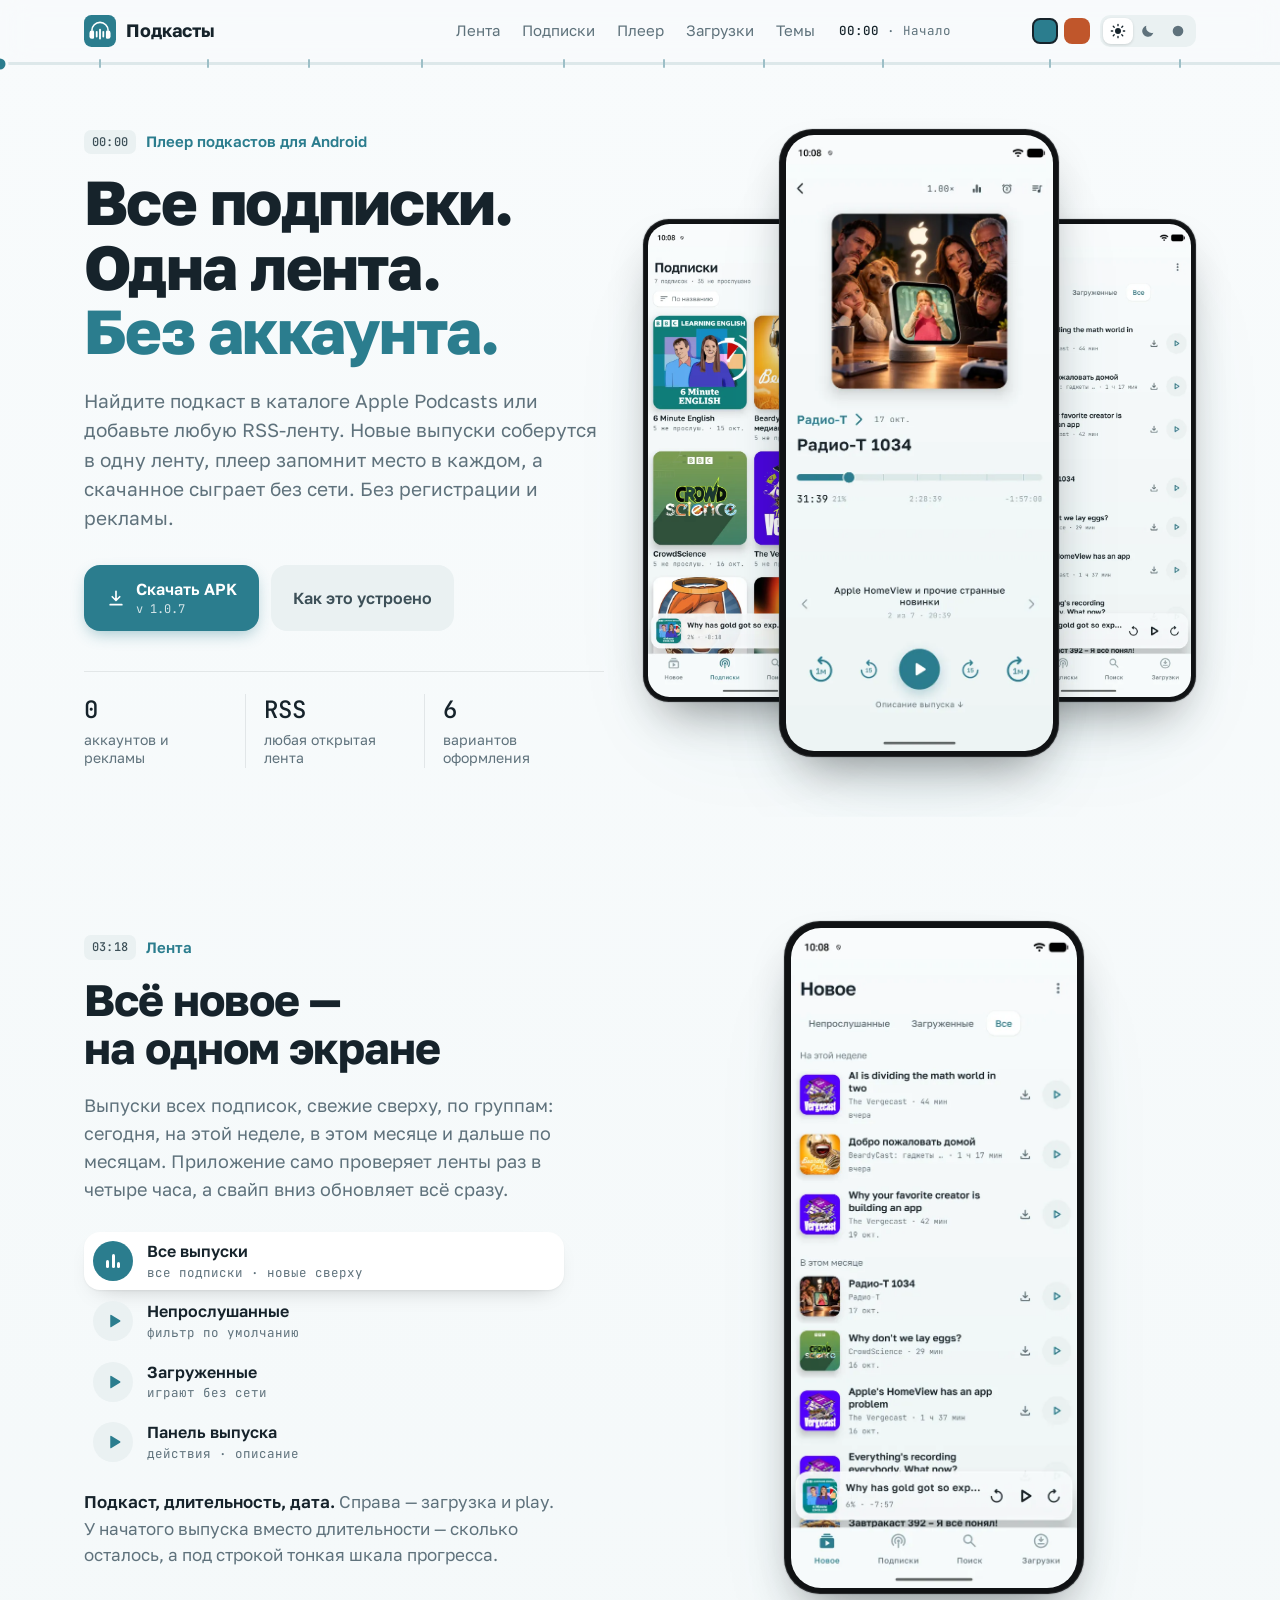
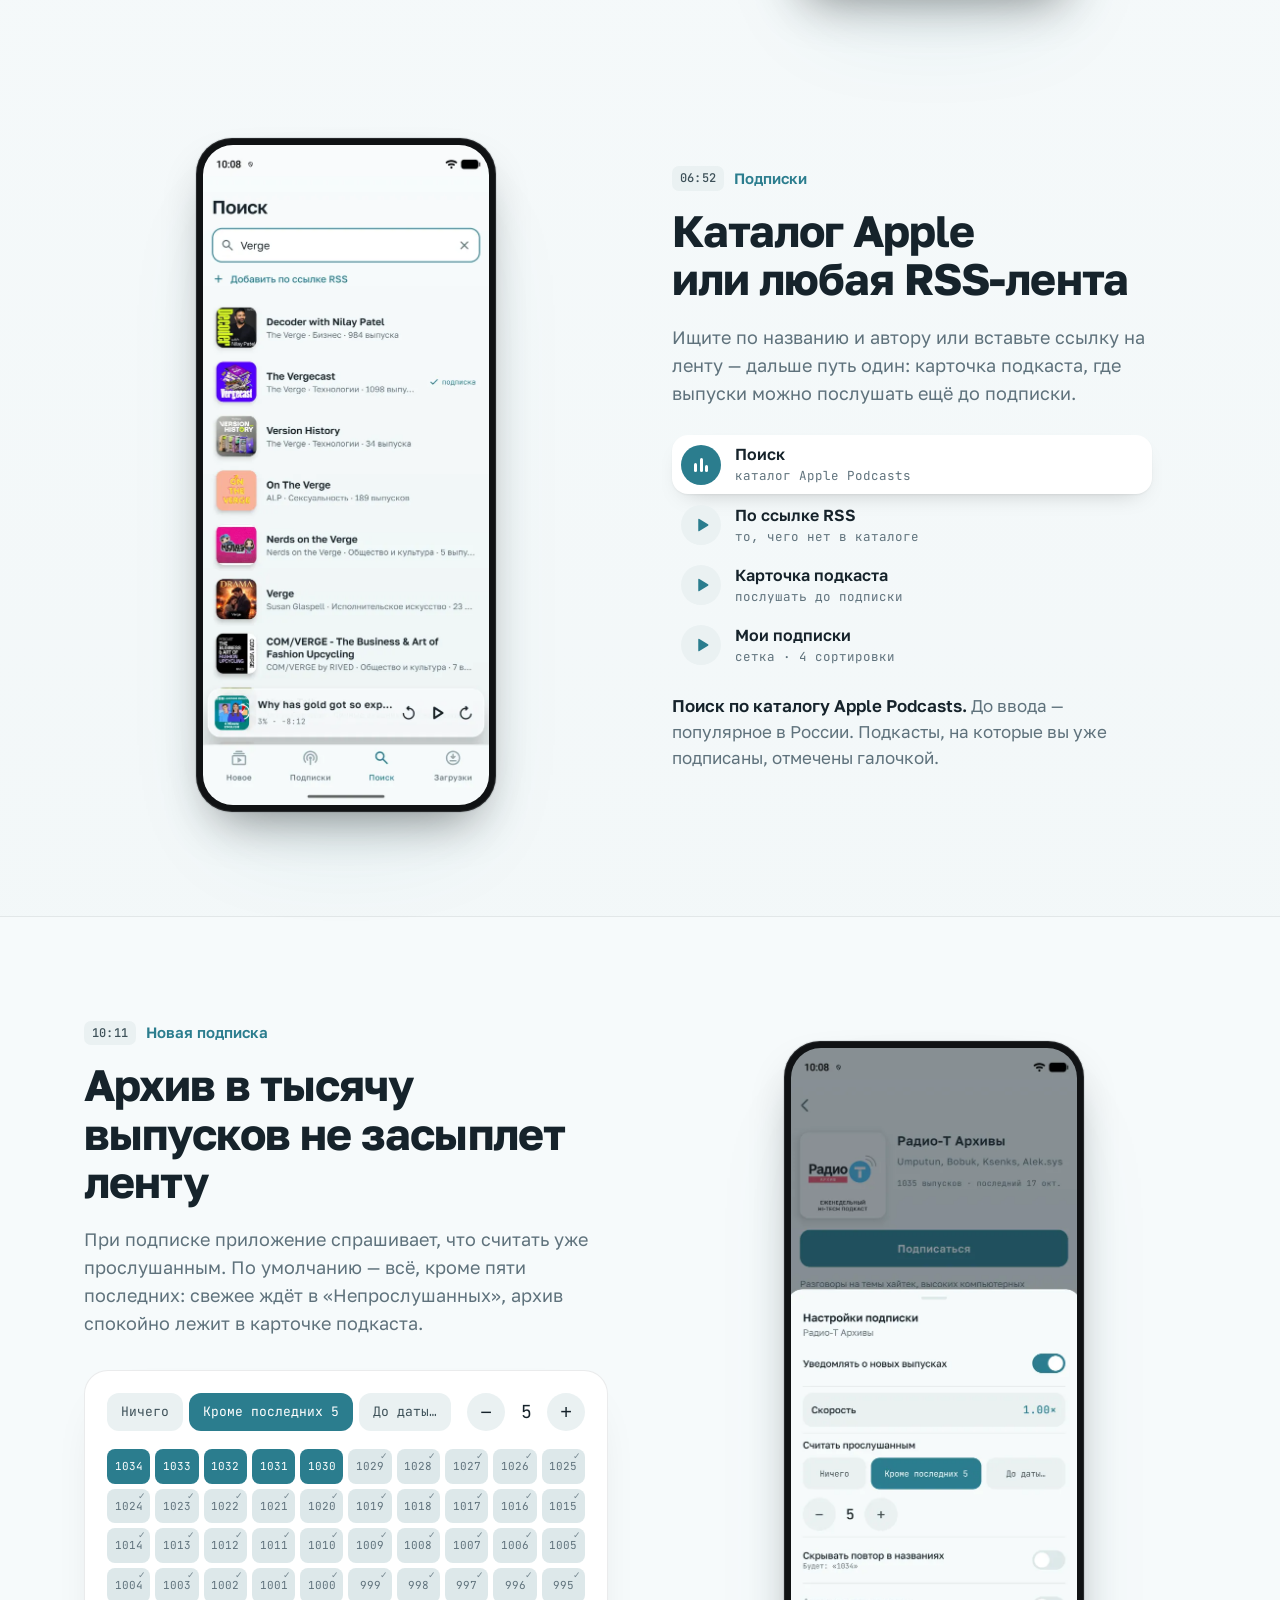
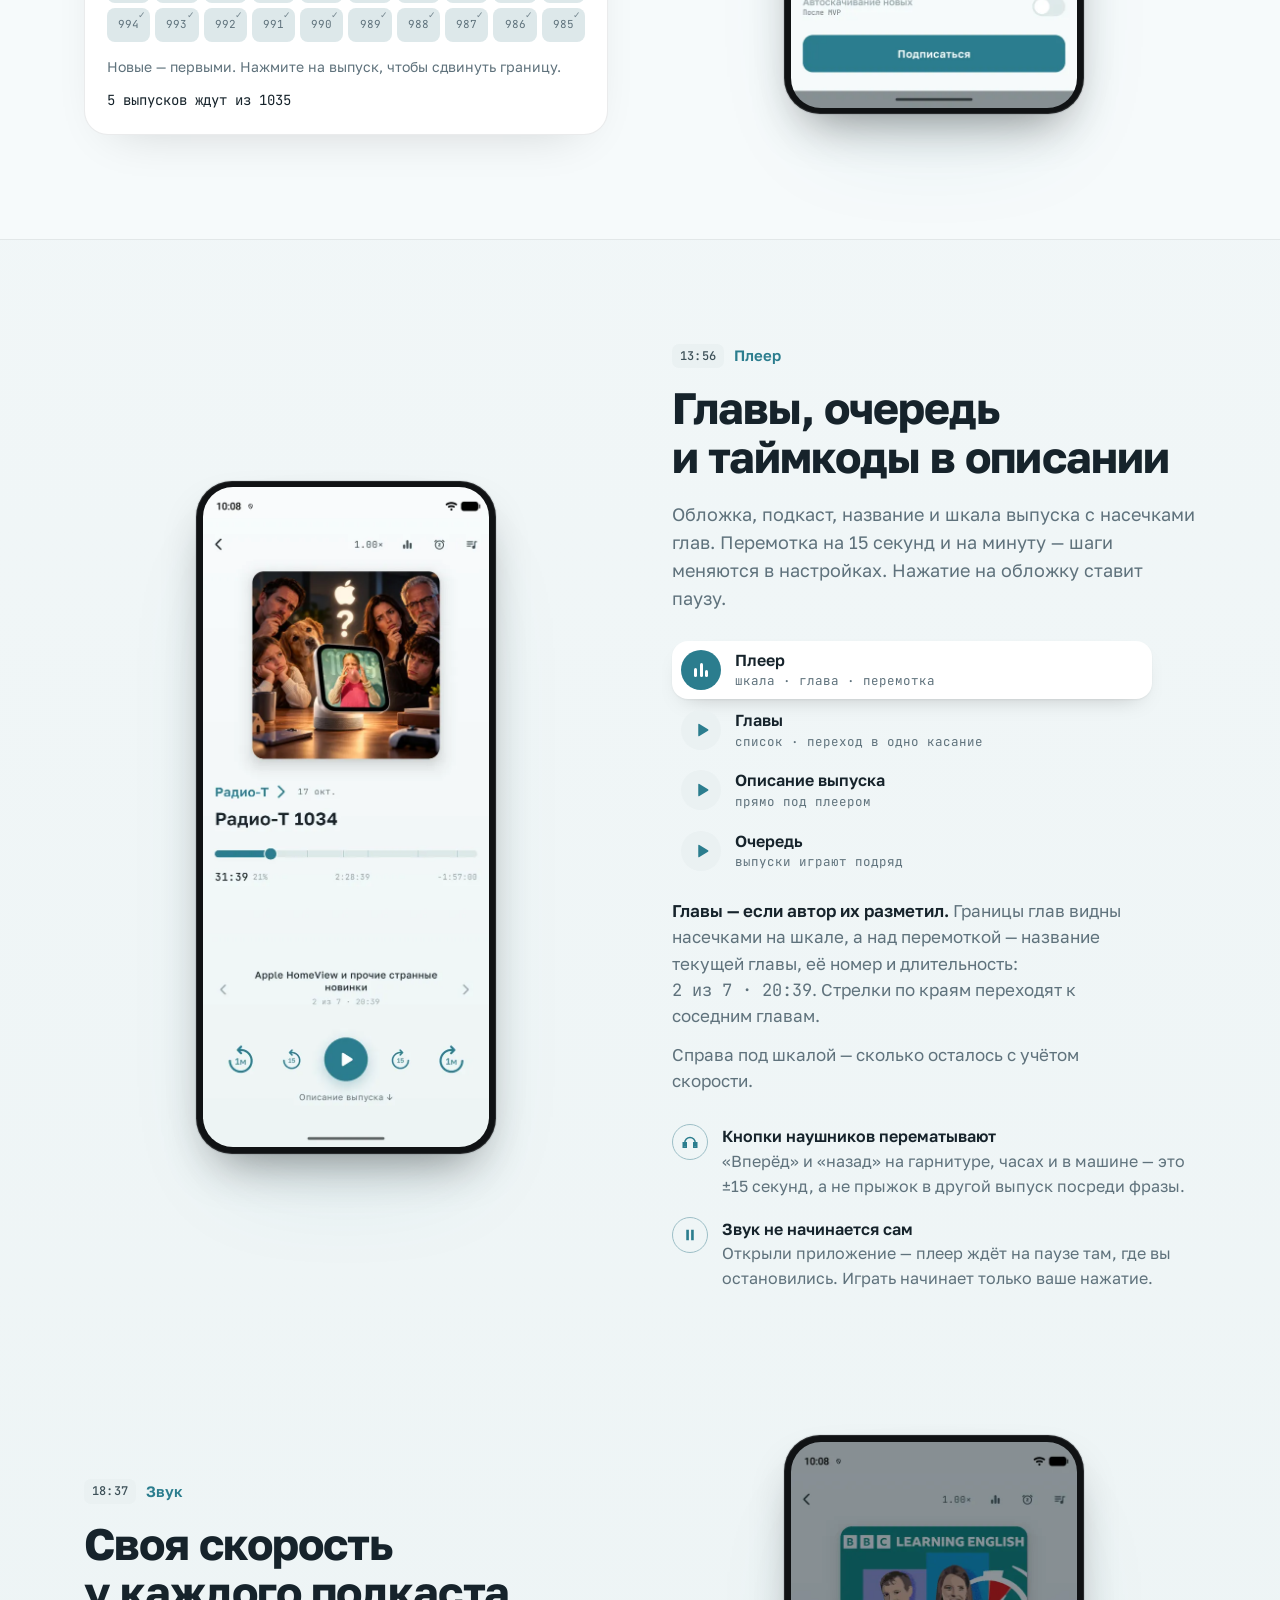
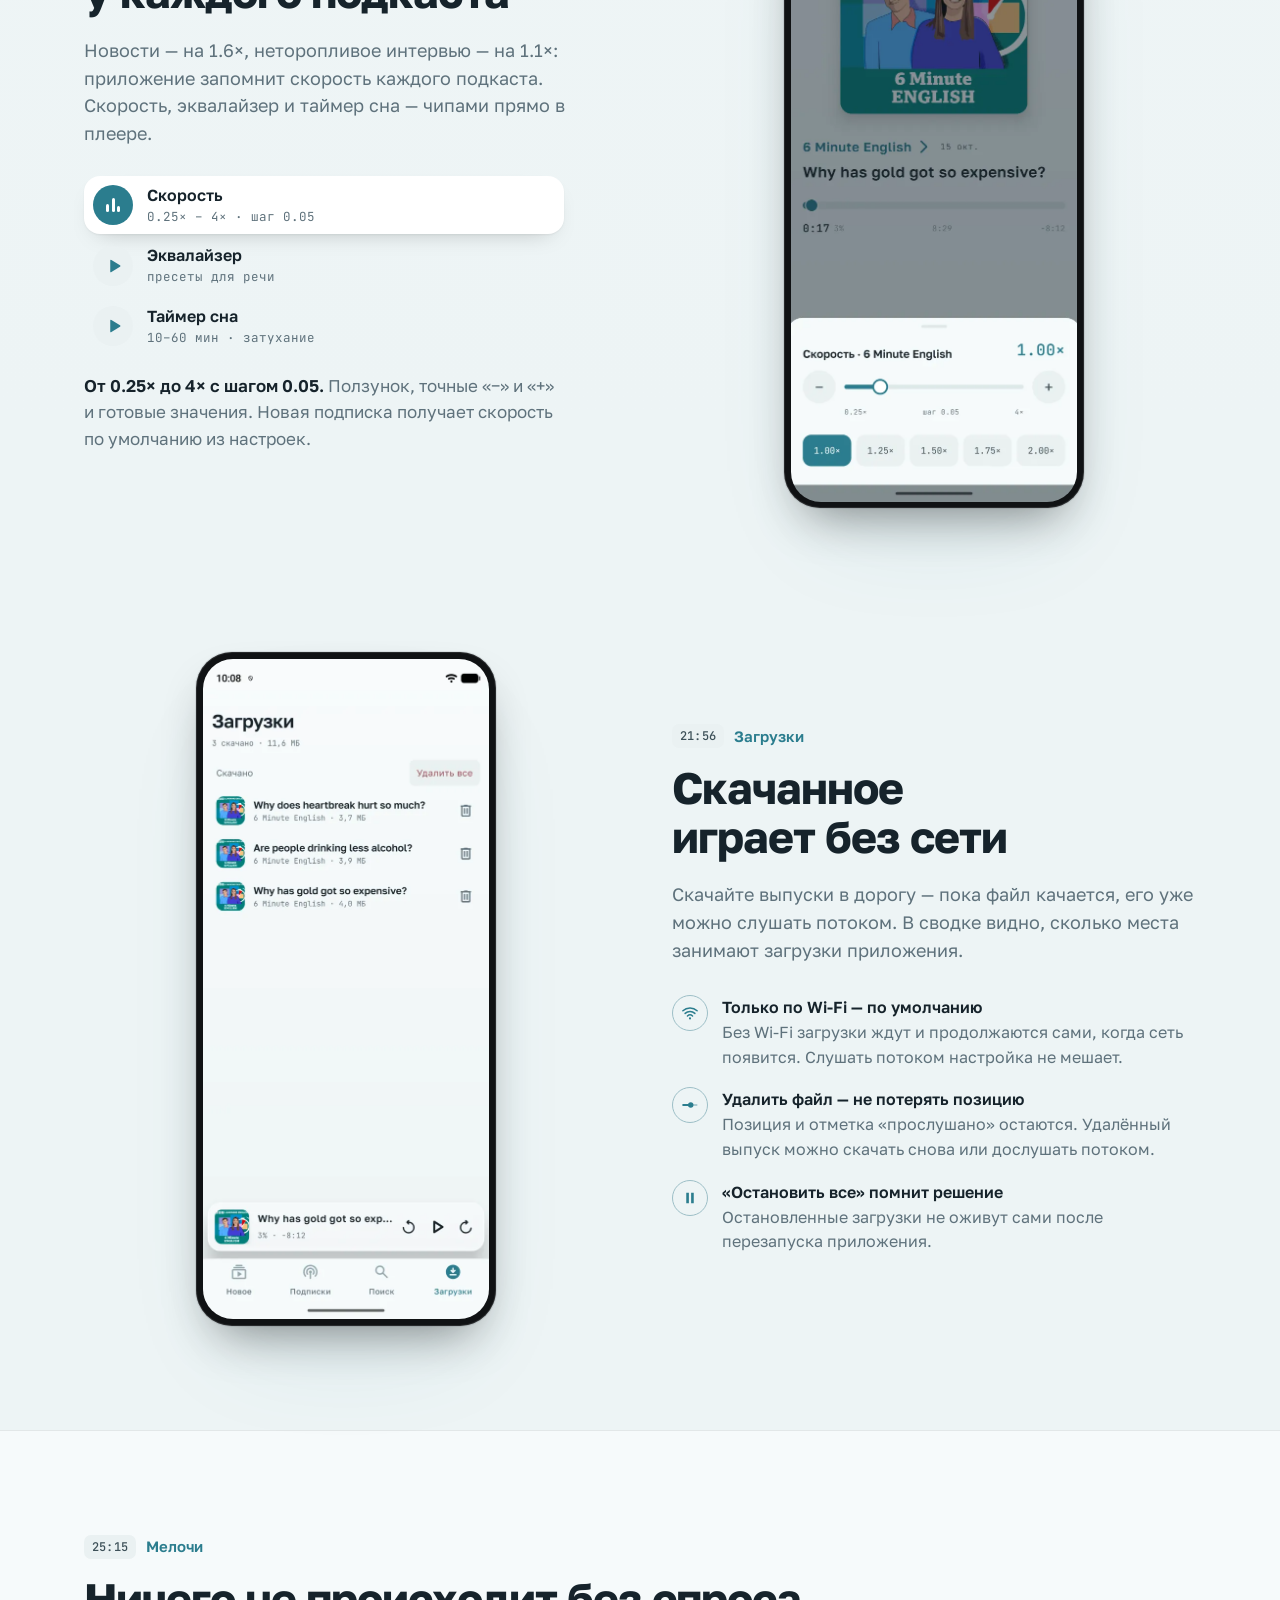
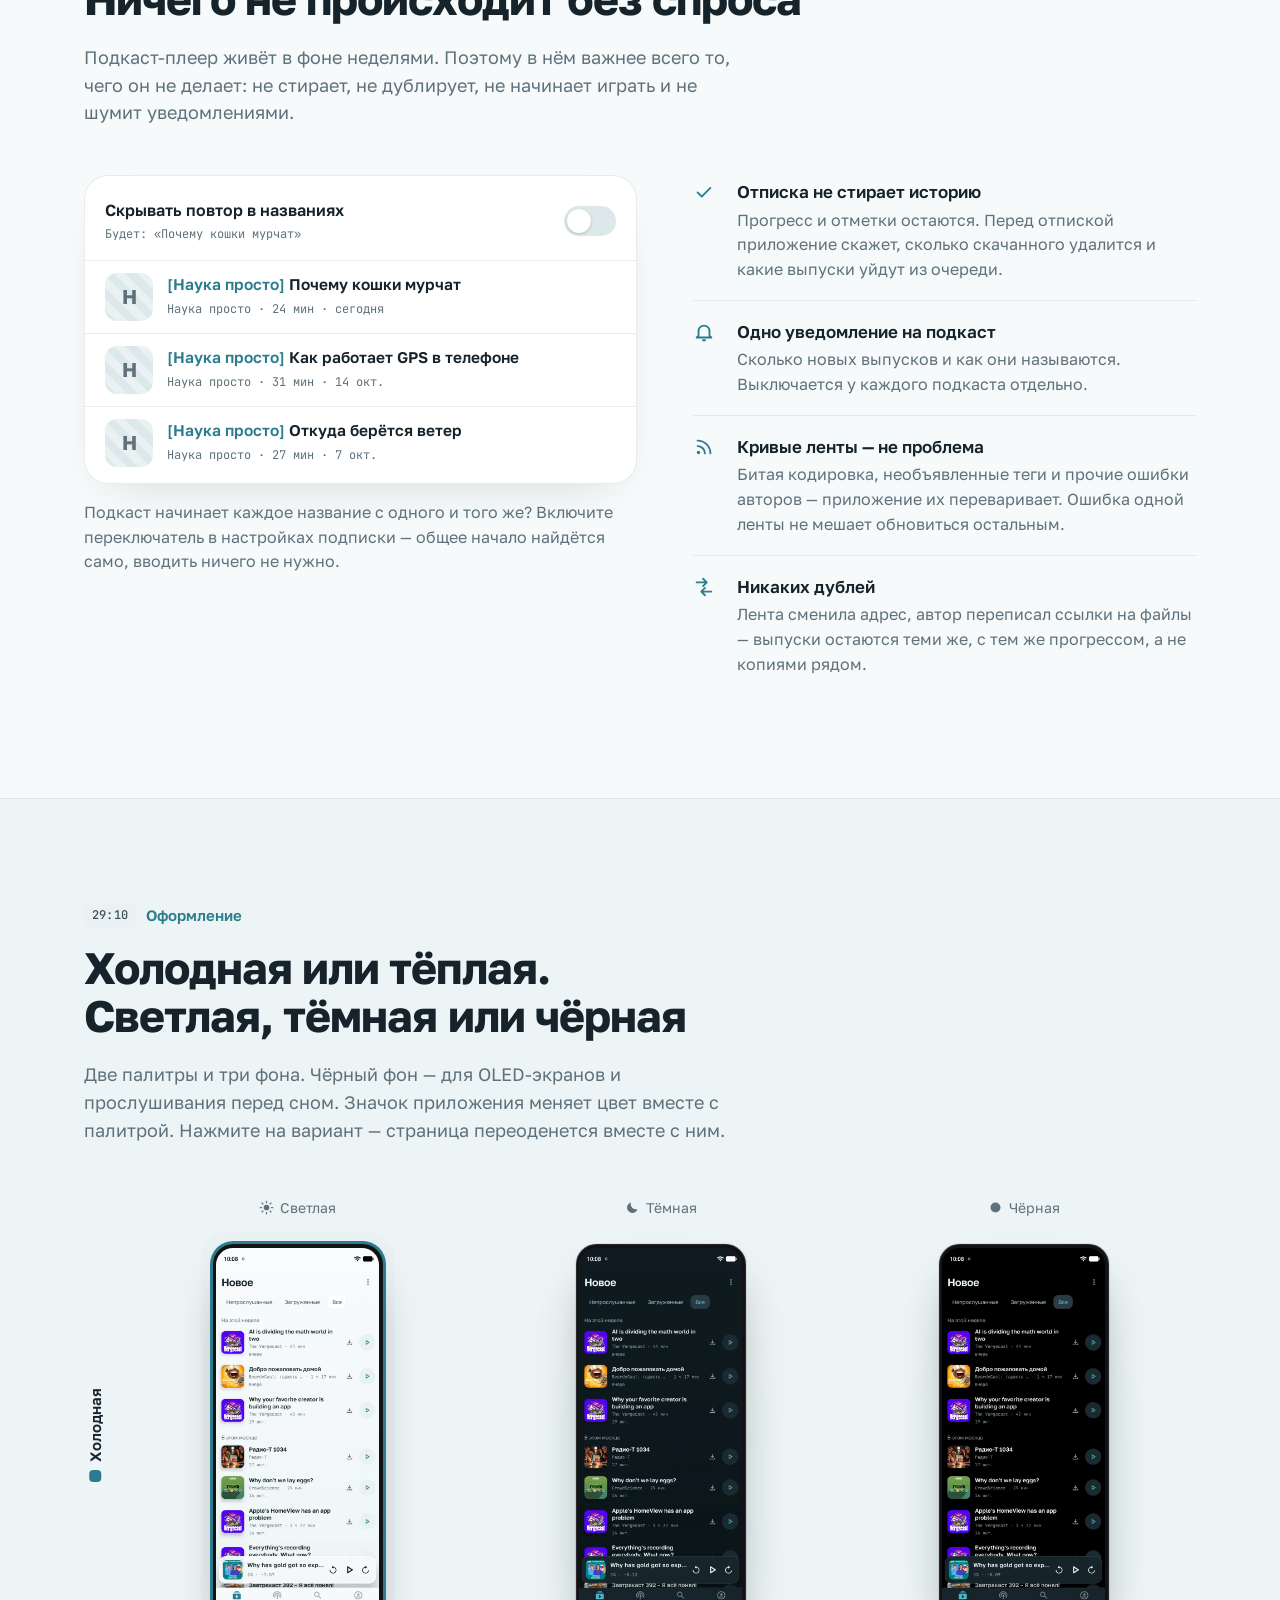
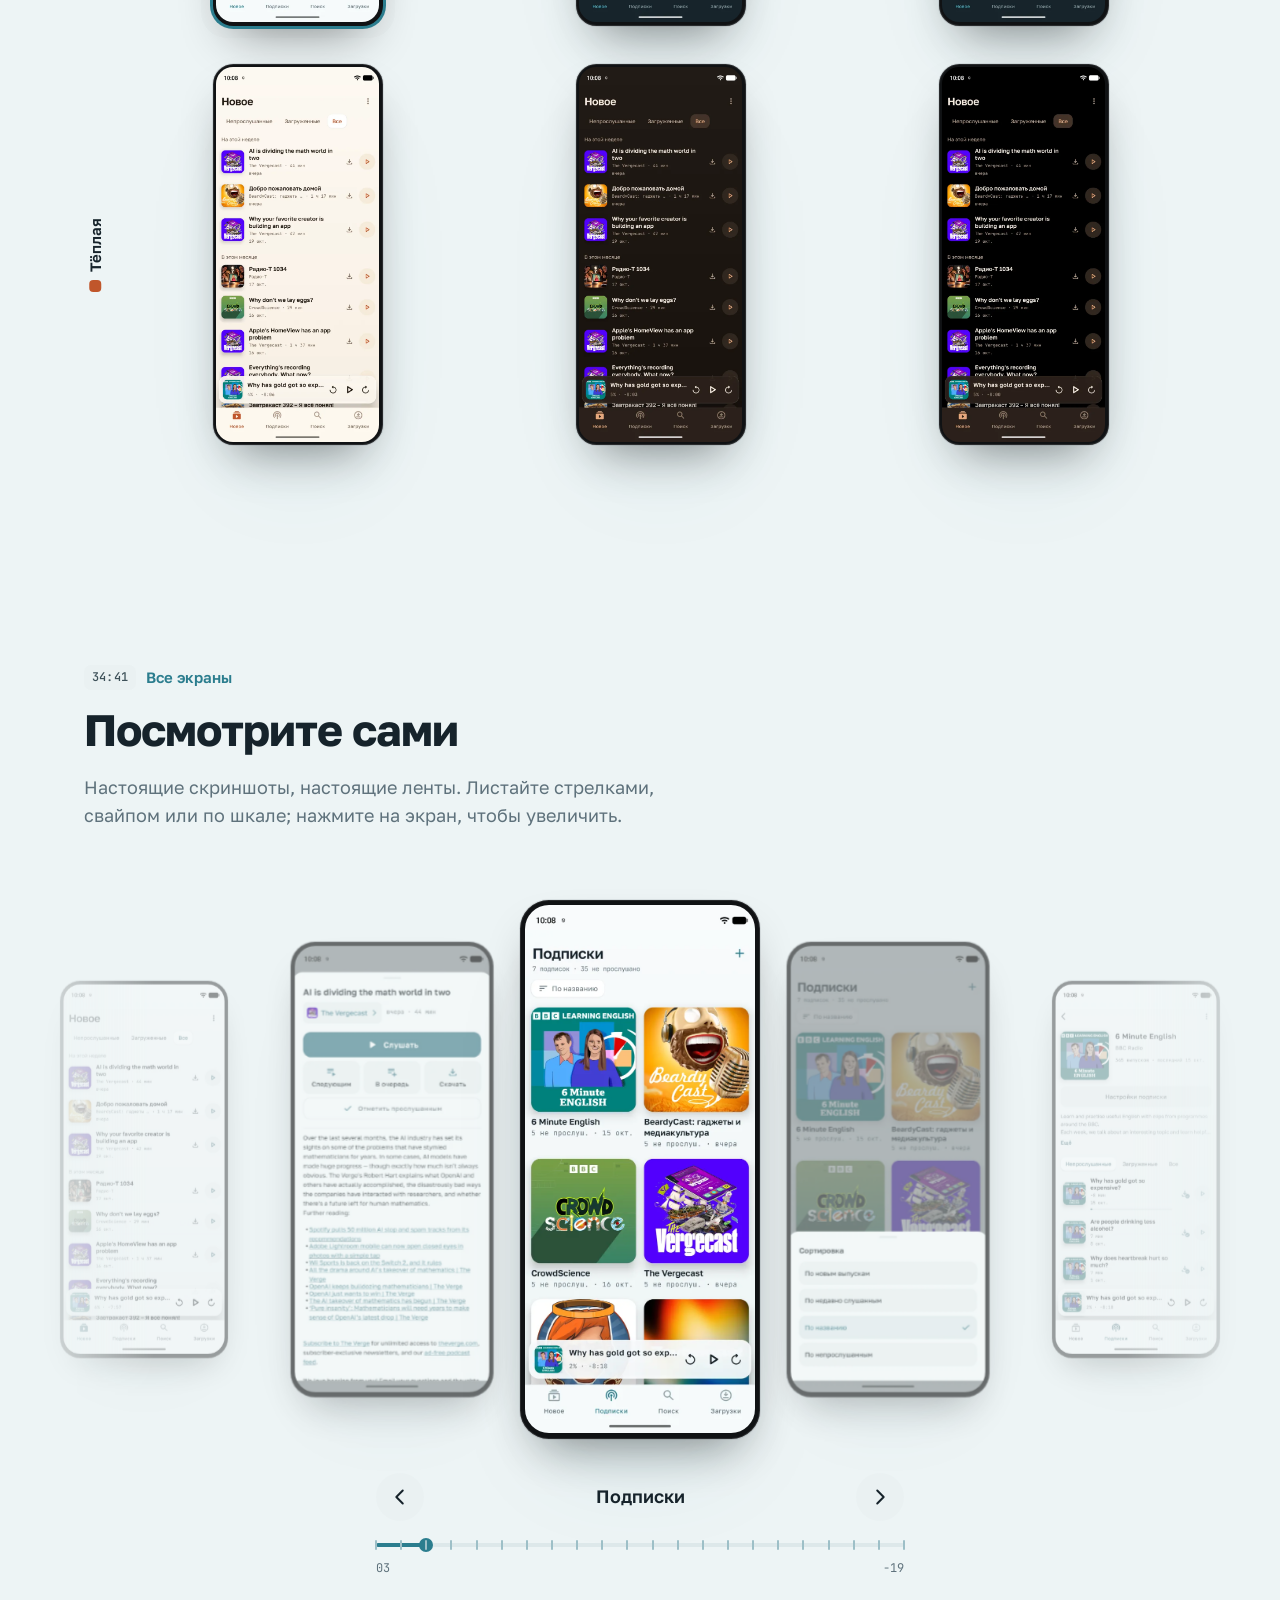
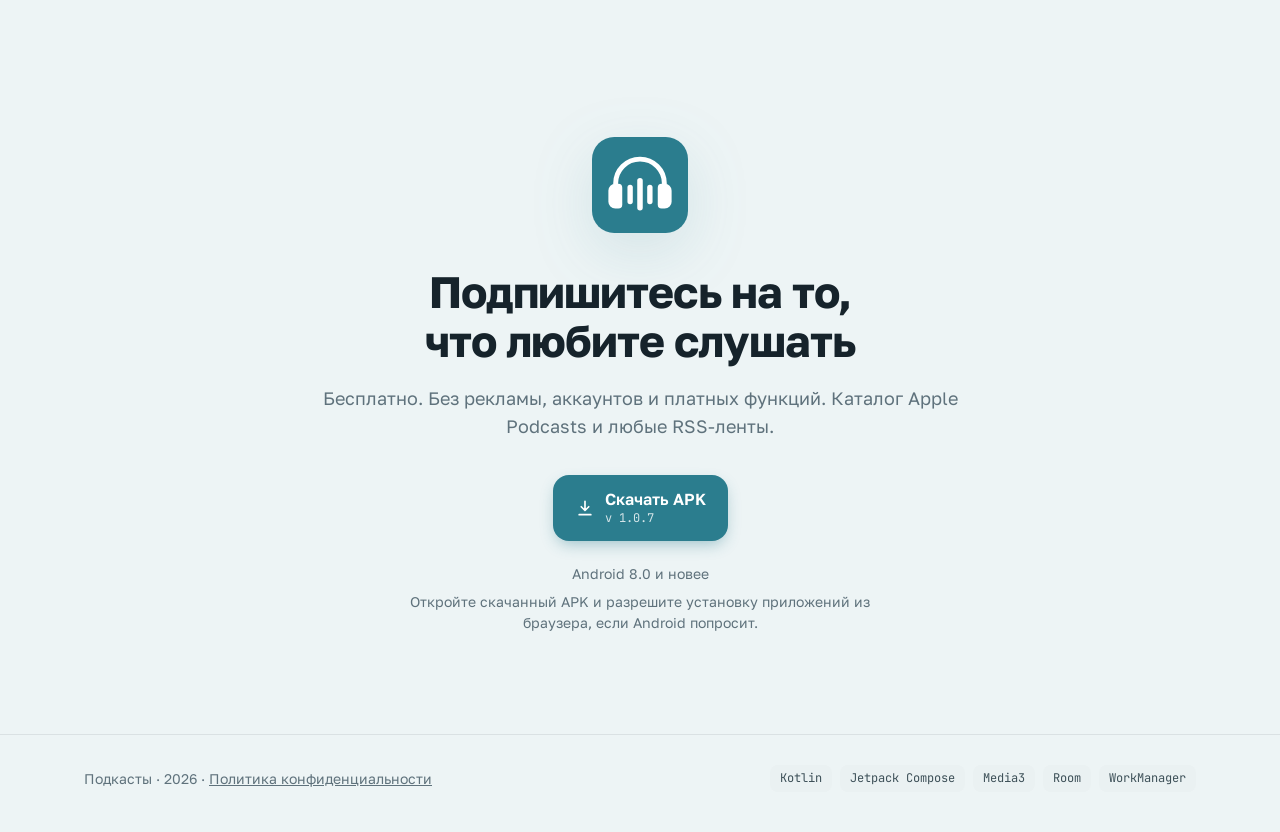
==== index.html @ e5d6a7ec "Сайт приложения «Подкасты»: лендинг и политика конфиденциальности Co-Authored-By: Claude Opus 5.5 <n" ====
<!doctype html>
<html lang="ru" data-palette="cool" data-bg="light">
<head>
<meta charset="utf-8">
<meta name="viewport" content="width=device-width, initial-scale=1">
<title>Подкасты — плеер подкастов для Android</title>
<meta name="description" content="Плеер подкастов для Android: каталог Apple Podcasts и любые RSS-ленты, одна лента новых выпусков, скачивание, очередь и своя скорость у каждого подкаста. Без аккаунта и рекламы.">
<link rel="icon" href="data:image/svg+xml,%3Csvg xmlns='http://www.w3.org/2000/svg' viewBox='0 0 1254 1254'%3E%3Crect width='1254' height='1254' rx='290' fill='%232B7D8E'/%3E%3Cg fill='%23fff'%3E%3Cpath d='M304,612 L345,612 A50,50 0 0,1 395,662 L395,885 A50,50 0 0,1 345,935 L304,935 A90,90 0 0,1 214,845 L214,702 A90,90 0 0,1 304,612 Z'/%3E%3Cpath d='M950,612 L909,612 A50,50 0 0,0 859,662 L859,885 A50,50 0 0,0 909,935 L950,935 A90,90 0 0,0 1040,845 L1040,702 A90,90 0 0,0 950,612 Z'/%3E%3Cpath d='M463,660 A35,35 0 0,1 533,660 L533,842 A35,35 0 0,1 463,842 Z'/%3E%3Cpath d='M591,571 A36,36 0 0,1 663,571 L663,924 A36,36 0 0,1 591,924 Z'/%3E%3Cpath d='M721,660 A35,35 0 0,1 791,660 L791,842 A35,35 0 0,1 721,842 Z'/%3E%3C/g%3E%3Cpath fill='none' stroke='%23fff' stroke-width='64' d='M309,622 L309,607 A318,318 0 0,1 945,607 L945,622'/%3E%3C/svg%3E">
<style>
@font-face { font-family: "Golos Text"; src: url("fonts/GolosText-VariableFont_wght.ttf") format("truetype"); font-weight: 400 900; font-display: swap; }
@font-face { font-family: "JetBrains Mono"; src: url("fonts/JetBrainsMono-VariableFont_wght.ttf") format("truetype"); font-weight: 100 800; font-display: swap; }

/* Цвета — роли из Color.kt приложения (палитры всех тем). */
:root, [data-palette="cool"][data-bg="light"] {
  color-scheme: light;
  --accent: #2B7D8E; --accent-pressed: #24697A; --on-accent: #FFFFFF;
  --text-primary: #16232B; --text-secondary: #5F727C; --icon-muted: #93A7AE;
  --bg-top: #F8FBFC; --bg-bottom: #EDF4F5;
  --surface: #FFFFFF; --sheet: #F6FAFB; --quiet: #EAF1F2; --quiet-text: #3D5058;
  --groove: #DDE8EA; --divider: #16232B17; --rail: #9DBFC7; --done: #5F727C;
  --glow: #2B7D8E22;
}
[data-palette="cool"][data-bg="dark"], [data-palette="cool"][data-bg="black"] {
  color-scheme: dark;
  --accent: #4FB3C6; --accent-pressed: #3D97A9; --on-accent: #07141A;
  --text-primary: #E8F1F3; --text-secondary: #8EA3AB; --icon-muted: #74898F;
  --bg-top: #101B21; --bg-bottom: #0A1317;
  --surface: #2A3B43; --sheet: #17242B; --quiet: #1C2A31; --quiet-text: #B6C7CD;
  --groove: #22323A; --divider: #E8F1F317; --rail: #35707C; --done: #8EA3AB;
  --glow: #4FB3C61f;
}
[data-palette="warm"][data-bg="light"] {
  color-scheme: light;
  --accent: #C0562B; --accent-pressed: #A24521; --on-accent: #FFFFFF;
  --text-primary: #251A13; --text-secondary: #7D6857; --icon-muted: #A89180;
  --bg-top: #FDF9F2; --bg-bottom: #F7EEE2;
  --surface: #FFFFFF; --sheet: #FCF7EE; --quiet: #F6EBDA; --quiet-text: #4E3A2D;
  --groove: #ECDDCA; --divider: #482C1A17; --rail: #E8A97E; --done: #7D6857;
  --glow: #C0562B22;
}
[data-palette="warm"][data-bg="dark"], [data-palette="warm"][data-bg="black"] {
  color-scheme: dark;
  --accent: #E8A97E; --accent-pressed: #D58C60; --on-accent: #251A13;
  --text-primary: #F5EADE; --text-secondary: #B8A18E; --icon-muted: #96806E;
  --bg-top: #211A15; --bg-bottom: #17110D;
  --surface: #433329; --sheet: #2B211A; --quiet: #31261E; --quiet-text: #D8C3AD;
  --groove: #3A2D23; --divider: #F5EADE17; --rail: #986440; --done: #B8A18E;
  --glow: #E8A97E1f;
}
/* Цвета знака — по иконке приложения (ТЗ 14): не зависят от фона. */
[data-palette="cool"] { --logo-bg: #2B7D8E; --logo-fg: #FFFFFF; }
[data-palette="warm"] { --logo-bg: #C0562B; --logo-fg: #FDF9F2; }
/* Чёрный фон, как в приложении: меняется только фон, панели остаются тёмными.
   Селектор из двух атрибутов — иначе правило палитры выше перебивает его по специфичности. */
[data-palette][data-bg="black"] { --bg-top: #000000; --bg-bottom: #000000; --sheet: #0E0B09; --quiet: #1A1512; }
[data-palette="cool"][data-bg="black"] { --sheet: #0A1013; --quiet: #141E23; }

* { box-sizing: border-box; }
html { scroll-behavior: smooth; scroll-padding-top: 72px; }
body {
  margin: 0;
  font-family: "Golos Text", system-ui, sans-serif;
  color: var(--text-primary);
  background: var(--bg-bottom);
  background-image: linear-gradient(180deg, var(--bg-top), var(--bg-bottom) 50%);
  -webkit-font-smoothing: antialiased;
  line-height: 1.55;
  overflow-x: hidden;
}
img { display: block; max-width: 100%; }
a { color: var(--accent); }
.mono { font-family: "JetBrains Mono", ui-monospace, monospace; }
.wrap { max-width: 1160px; margin: 0 auto; padding: 0 24px; }
@media (max-width: 600px) { .wrap { padding: 0 16px; } }

/* ---------- Шапка со шкалой выпуска ---------- */
header.top {
  position: sticky; top: 0; z-index: 20;
  backdrop-filter: blur(14px) saturate(1.3);
  -webkit-backdrop-filter: blur(14px) saturate(1.3);
  background: color-mix(in srgb, var(--bg-top) 80%, transparent);
}
.top .wrap { display: flex; align-items: center; gap: 24px; height: 62px; }
.brand { display: flex; align-items: center; gap: 10px; font-weight: 700; font-size: 18px; text-decoration: none; color: var(--text-primary); }
.brand svg { width: 32px; height: 32px; }
nav.links { display: flex; gap: 22px; margin-left: auto; }
nav.links a { color: var(--text-secondary); text-decoration: none; font-size: 15px; }
nav.links a:hover, nav.links a.on { color: var(--text-primary); }
.clock { font-family: "JetBrains Mono", monospace; font-size: 12.5px; color: var(--text-secondary); white-space: nowrap; width: 13.5em; overflow: hidden; text-overflow: ellipsis; }
.clock b { color: var(--text-primary); font-weight: 500; }
@media (max-width: 1060px) { .clock { display: none; } }
@media (max-width: 860px) { nav.links { display: none; } }

/* Прокрутка страницы — как шкала выпуска: насечки — начала разделов */
.scrub { position: relative; height: 3px; background: var(--groove); }
.scrub .fill { position: absolute; inset: 0 auto 0 0; width: 0; background: var(--accent); }
.scrub .notch { position: absolute; top: -3px; width: 2px; height: 9px; border-radius: 1px; background: var(--rail); translate: -1px 0; }
.scrub .thumb { position: absolute; top: 50%; left: 0; width: 11px; height: 11px; border-radius: 50%; background: var(--accent); translate: -50% -50%; box-shadow: 0 0 0 3px var(--bg-top); }

.switcher { display: flex; gap: 6px; align-items: center; }
@media (max-width: 860px) { .switcher { margin-left: auto; } }
.swatch { width: 26px; height: 26px; border-radius: 8px; border: 2px solid transparent; cursor: pointer; padding: 0; outline-offset: 2px; }
.swatch[aria-pressed="true"] { border-color: var(--text-primary); }
.swatch.cool { background: #2B7D8E; }
.swatch.warm { background: #C0562B; }
.seg { display: inline-flex; background: var(--quiet); border-radius: 10px; padding: 3px; margin-left: 4px; }
.seg button { border: 0; background: transparent; color: var(--text-secondary); cursor: pointer; width: 30px; height: 26px; border-radius: 8px; display: grid; place-items: center; }
.seg button[aria-pressed="true"] { background: var(--surface); color: var(--text-primary); box-shadow: 0 1px 3px #0002; }
.seg svg { width: 16px; height: 16px; }

/* ---------- Кнопки ---------- */
.btn {
  display: inline-flex; align-items: center; gap: 10px; font: inherit; font-weight: 600; font-size: 16px;
  padding: 14px 22px; border-radius: 16px; text-decoration: none; cursor: pointer; border: 0;
  transition: transform .15s, background-color .2s;
}
.btn:active { transform: scale(.97); }
.btn.primary { background: var(--accent); color: var(--on-accent); box-shadow: 0 6px 16px -4px color-mix(in srgb, var(--accent) 45%, transparent); }
.btn.primary:hover { background: var(--accent-pressed); }
.btn.quiet { background: var(--quiet); color: var(--quiet-text); }
.btn svg { width: 20px; height: 20px; }
.btn .label { display: flex; flex-direction: column; gap: 2px; text-align: left; line-height: 1.3; }
.btn .version { font-size: 12px; font-weight: 400; opacity: .8; font-family: "JetBrains Mono", monospace; }

/* ---------- Телефон ---------- */
.phone {
  position: relative; margin: 0;
  width: var(--w, 290px); aspect-ratio: 2160 / 4848;
  border-radius: calc(var(--w, 290px) * .12);
  padding: calc(var(--w, 290px) * .022);
  background: #101214;
  box-shadow: 0 0 0 1px #ffffff1a inset, 0 0 0 1px var(--divider), 0 24px 50px -20px #0007, 0 50px 110px -40px var(--glow);
  cursor: zoom-in;
}
.phone img {
  width: 100%; height: 100%; object-fit: cover;
  border-radius: calc(var(--w, 290px) * .1);
  background: var(--bg-bottom);
  transition: opacity .25s;
}
.phone img.fading { opacity: 0; }

/* ---------- Главы: таймкод вместо надзаголовка ---------- */
.chap { display: flex; align-items: center; gap: 10px; margin: 0 0 16px; font-size: 15px; font-weight: 600; color: var(--accent); }
.tc {
  font-family: "JetBrains Mono", monospace; font-size: 12px; font-weight: 500; letter-spacing: .02em;
  padding: 3px 8px; border-radius: 7px; background: var(--quiet); color: var(--quiet-text);
}

/* ---------- Первый экран ---------- */
.hero { padding: 64px 0 48px; position: relative; overflow: hidden; }
.hero .wrap { display: grid; grid-template-columns: 1fr 1.05fr; gap: 32px; align-items: center; }
.hero h1 { font-size: clamp(38px, 5.2vw, 62px); line-height: 1.04; letter-spacing: -.028em; margin: 0 0 22px; font-weight: 760; }
.hero h1 em { font-style: normal; color: var(--accent); }
.hero .lead { font-size: clamp(17px, 1.6vw, 19px); color: var(--text-secondary); max-width: 30em; margin: 0 0 32px; }
.hero .cta { display: flex; gap: 12px; flex-wrap: wrap; }
.facts { display: flex; margin-top: 40px; border-top: 1px solid var(--divider); padding-top: 22px; max-width: 520px; }
.facts div { flex: 1; font-size: 14px; color: var(--text-secondary); line-height: 1.35; padding-right: 14px; }
.facts div + div { padding-left: 18px; border-left: 1px solid var(--divider); }
.facts b { display: block; font-family: "JetBrains Mono", monospace; font-weight: 500; font-size: 24px; color: var(--text-primary); margin-bottom: 4px; }

.stage-hero { position: relative; height: 640px; }
.stage-hero .phone { position: absolute; }
.stage-hero .c { --w: 280px; left: 50%; translate: -50% 0; top: 0; z-index: 2; }
.stage-hero .l { --w: 215px; left: 0; top: 90px; z-index: 1; }
.stage-hero .r { --w: 215px; right: 0; top: 90px; z-index: 1; }
.stage-hero .l img, .stage-hero .r img { filter: saturate(.85); }
/* Волны от центрального телефона — как дуга над наушниками в иконке */
.waves { position: absolute; left: 50%; top: 46%; width: 0; height: 0; z-index: 0; pointer-events: none; }
.waves span {
  position: absolute; left: 0; top: 0; width: 760px; height: 760px; translate: -50% -50%;
  border-radius: 50%; border: 1.5px solid var(--accent); opacity: 0;
  animation: ripple 9s linear infinite;
}
.waves span:nth-child(2) { animation-delay: -3s; }
.waves span:nth-child(3) { animation-delay: -6s; }
@keyframes ripple { 0% { scale: .3; opacity: 0; } 15% { opacity: .35; } 100% { scale: 1.15; opacity: 0; } }
@media (max-width: 960px) {
  .hero { padding-top: 36px; }
  .hero .wrap { grid-template-columns: 1fr; }
  .stage-hero { height: 540px; max-width: 520px; width: 100%; margin: 0 auto; }
  .stage-hero .c { --w: 236px; }
  .stage-hero .l, .stage-hero .r { --w: 180px; top: 80px; }
}
@media (max-width: 480px) {
  .stage-hero { height: 470px; }
  .stage-hero .c { --w: 200px; }
  .stage-hero .l, .stage-hero .r { --w: 150px; top: 70px; }
  .stage-hero .l { left: -24px; } .stage-hero .r { right: -24px; }
  .facts b { font-size: 20px; }
}

/* ---------- Секции ---------- */
section.block { padding: 104px 0; }
@media (max-width: 700px) { section.block { padding: 68px 0; } }
h2 { font-size: clamp(30px, 3.7vw, 44px); line-height: 1.1; letter-spacing: -.022em; margin: 0 0 20px; font-weight: 720; }
.sub { color: var(--text-secondary); font-size: 18px; max-width: 36em; margin: 0; }
/* Полоса-шит: раздел приподнят над фоном, как шит в приложении */
.band { background: var(--sheet); border-block: 1px solid var(--divider); }

.split { display: grid; grid-template-columns: 1fr 1fr; gap: 64px; align-items: center; }
.split.flip > :first-child { order: 2; }
@media (max-width: 900px) { .split, .split.flip { grid-template-columns: 1fr; gap: 40px; } .split.flip > :first-child { order: 0; } }
.stage { display: flex; justify-content: center; position: relative; }

/* Переключатель экранов — строками выпусков, как в ленте приложения */
.eps { display: grid; gap: 2px; margin: 28px 0 18px; max-width: 480px; }
.eps button {
  font: inherit; color: inherit; text-align: left; border: 0; background: transparent; cursor: pointer;
  display: grid; grid-template-columns: 40px 1fr; gap: 14px; align-items: center;
  padding: 9px 14px 9px 9px; border-radius: 16px; transition: background-color .2s;
}
.eps button:hover { background: var(--quiet); }
.eps button[aria-selected="true"] { background: var(--surface); box-shadow: 0 1px 2px #0000000d, 0 10px 24px -14px #0004; }
.eps .pi { width: 40px; height: 40px; border-radius: 50%; background: var(--quiet); color: var(--accent); display: grid; place-items: center; }
.eps .pi svg { width: 18px; height: 18px; margin-left: 2px; }
.eps .pi .eq { display: none; }
.eps button[aria-selected="true"] .pi { background: var(--accent); color: var(--on-accent); }
.eps button[aria-selected="true"] .pi svg { display: none; }
.eps button[aria-selected="true"] .pi .eq { display: flex; }
.eps b { display: block; font-weight: 600; font-size: 16px; line-height: 1.3; }
.eps small { display: block; font-family: "JetBrains Mono", monospace; font-size: 12.5px; color: var(--text-secondary); line-height: 1.4; margin-top: 2px; }
/* Значок «играет» — три полоски, как у текущего выпуска в очереди */
.eq { gap: 2.5px; align-items: flex-end; height: 14px; }
.eq i { width: 3px; border-radius: 2px; background: currentColor; animation: eq 1.1s ease-in-out infinite; }
.eq i:nth-child(1) { height: 60%; animation-delay: -.3s; }
.eq i:nth-child(2) { height: 100%; animation-delay: -.7s; }
.eq i:nth-child(3) { height: 45%; animation-delay: -.1s; }
@keyframes eq { 0%, 100% { transform: scaleY(.35); } 50% { transform: scaleY(1); } }
.eq i { transform-origin: bottom; }
.tabpanel[hidden] { display: none; }
.tabpanel { max-width: 480px; }
.tabpanel p { margin: 0 0 12px; color: var(--text-secondary); font-size: 17px; }
.tabpanel p b { color: var(--text-primary); font-weight: 600; }

.points { list-style: none; padding: 0; margin: 30px 0 0; display: grid; gap: 18px; max-width: 520px; }
.points li { display: grid; grid-template-columns: 36px 1fr; gap: 14px; align-items: start; }
.points .ic { width: 36px; height: 36px; border-radius: 50%; border: 1.5px solid var(--rail); color: var(--accent); display: grid; place-items: center; }
.points .ic svg { width: 18px; height: 18px; }
.points b { display: block; font-weight: 600; }
.points span { color: var(--text-secondary); font-size: 16px; }

/* ---------- Новая подписка: что считать прослушанным ---------- */
.archive { background: var(--surface); border: 1px solid var(--divider); border-radius: 24px; padding: 22px; margin-top: 32px; box-shadow: 0 20px 50px -30px #0003; }
.arch-head { display: flex; flex-wrap: wrap; gap: 12px; align-items: center; justify-content: space-between; margin-bottom: 18px; }
.chips { display: flex; gap: 6px; flex-wrap: wrap; }
.chips button {
  font: inherit; font-family: "JetBrains Mono", monospace; font-size: 13px; border: 0; cursor: pointer;
  padding: 9px 14px; border-radius: 12px; background: var(--quiet); color: var(--quiet-text);
}
.chips button[aria-checked="true"] { background: var(--accent); color: var(--on-accent); }
.stepper { display: flex; align-items: center; gap: 10px; transition: opacity .2s; }
.stepper[aria-disabled="true"] { opacity: .35; pointer-events: none; }
.stepper button { width: 38px; height: 38px; border-radius: 50%; border: 0; background: var(--quiet); color: var(--text-primary); font-size: 20px; cursor: pointer; display: grid; place-items: center; }
.stepper output { font-family: "JetBrains Mono", monospace; font-size: 18px; min-width: 2ch; text-align: center; }
.cells { display: grid; grid-template-columns: repeat(10, 1fr); gap: 5px; }
.cells button {
  font: inherit; font-family: "JetBrains Mono", monospace; font-size: 11px; aspect-ratio: 1.25; border: 0; padding: 0; cursor: pointer;
  border-radius: 8px; background: var(--accent); color: var(--on-accent); transition: background-color .25s, color .25s;
  position: relative;
}
.cells button.played { background: var(--groove); color: var(--done); }
.cells button.played::after { content: "✓"; position: absolute; top: 1px; right: 4px; font-size: 9px; opacity: .8; }
.cells button.edge { box-shadow: 0 0 0 2px var(--bg-top), 0 0 0 4px var(--accent); }
.arch-foot { display: flex; justify-content: space-between; gap: 12px; flex-wrap: wrap; margin-top: 14px; font-size: 14px; color: var(--text-secondary); }
.arch-foot .mono { color: var(--text-primary); }
@media (max-width: 520px) { .cells button { font-size: 9px; border-radius: 6px; } .cells { gap: 4px; } .archive { padding: 16px; } }

/* ---------- Мелочи: повтор в названиях и список ---------- */
.details { display: grid; grid-template-columns: 1.1fr 1fr; gap: 56px; margin-top: 48px; align-items: start; }
@media (max-width: 900px) { .details { grid-template-columns: 1fr; gap: 40px; } }
.prefix { background: var(--surface); border: 1px solid var(--divider); border-radius: 24px; padding: 8px 0 4px; box-shadow: 0 20px 50px -30px #0003; }
.prefix .row-h { display: flex; justify-content: space-between; align-items: center; gap: 16px; padding: 14px 20px 16px; border-bottom: 1px solid var(--divider); }
.prefix .row-h b { font-weight: 600; }
.prefix .row-h small { display: block; font-family: "JetBrains Mono", monospace; font-size: 12px; color: var(--text-secondary); margin-top: 2px; }
.switch { flex: none; width: 52px; height: 30px; border-radius: 99px; border: 0; padding: 0; cursor: pointer; background: var(--groove); position: relative; transition: background-color .2s; }
.switch::after { content: ""; position: absolute; top: 3px; left: 3px; width: 24px; height: 24px; border-radius: 50%; background: #fff; box-shadow: 0 1px 3px #0003; transition: translate .2s; }
.switch[aria-checked="true"] { background: var(--accent); }
.switch[aria-checked="true"]::after { translate: 22px 0; }
.ep { display: grid; grid-template-columns: 48px 1fr; gap: 14px; align-items: center; padding: 12px 20px; }
.ep + .ep { border-top: 1px solid var(--divider); }
.ep .cover {
  width: 48px; height: 48px; border-radius: 12px; display: grid; place-items: center;
  font-weight: 700; font-size: 20px; color: var(--text-secondary);
  background: repeating-linear-gradient(45deg, var(--groove) 0 8px, var(--quiet) 8px 16px);
}
.ep b { display: block; font-weight: 600; font-size: 15.5px; line-height: 1.35; }
.ep small { font-family: "JetBrains Mono", monospace; font-size: 12px; color: var(--text-secondary); }
.ep .pre { display: inline-block; vertical-align: bottom; white-space: pre; overflow: hidden; max-width: 12em; color: var(--accent); transition: max-width .45s cubic-bezier(.2,.8,.2,1), opacity .3s; }
.prefix.on .ep .pre { max-width: 0; opacity: 0; }

.notes { list-style: none; margin: 0; padding: 0; display: grid; gap: 0; }
.notes li { display: grid; grid-template-columns: 30px 1fr; gap: 14px; padding: 18px 0; border-top: 1px solid var(--divider); }
.notes li:first-child { border-top: 0; padding-top: 4px; }
.notes .ic { color: var(--accent); padding-top: 2px; }
.notes .ic svg { width: 22px; height: 22px; }
.notes b { display: block; font-weight: 600; font-size: 17px; margin-bottom: 2px; }
.notes span { color: var(--text-secondary); font-size: 16px; }

/* ---------- Оформление: таблица 2 × 3 ---------- */
.tgrid { display: grid; grid-template-columns: auto repeat(3, 1fr); gap: 14px 18px; margin-top: 52px; align-items: center; justify-items: center; }
.tgrid .hd { font-size: 14px; color: var(--text-secondary); display: flex; align-items: center; gap: 6px; }
.tgrid .hd svg { width: 15px; height: 15px; }
.tgrid .rl { justify-self: end; writing-mode: vertical-rl; rotate: 180deg; font-weight: 600; font-size: 15px; display: flex; align-items: center; gap: 8px; }
.tgrid .rl i { width: 12px; height: 12px; border-radius: 4px; }
.tgrid button { all: unset; cursor: pointer; border-radius: 26px; padding: 12px; transition: background-color .2s; }
.tgrid button:focus-visible { outline: 2px solid var(--accent); }
.tgrid button:hover, .tgrid button[aria-pressed="true"] { background: var(--quiet); }
.tgrid .phone { --w: 170px; cursor: pointer; transition: transform .25s; }
.tgrid button:hover .phone { transform: translateY(-5px); }
.tgrid button[aria-pressed="true"] .phone { box-shadow: 0 0 0 3px var(--accent), 0 24px 50px -20px #0007; }
@media (max-width: 760px) {
  .tgrid { grid-template-columns: auto repeat(3, minmax(0, 1fr)); gap: 8px 4px; }
  .tgrid .phone { --w: min(170px, calc((100vw - 104px) / 3)); }
  .tgrid button { padding: 4px; border-radius: 16px; }
  .tgrid .rl { font-size: 13px; }
  .tgrid .hd { font-size: 12.5px; }
}

/* ---------- Карусель экранов ---------- */
.slider { position: relative; margin-top: 30px; --sw: 240px; }
@media (max-width: 600px) { .slider { --sw: 200px; } }
.reel {
  display: flex; gap: 8px; overflow-x: auto; overscroll-behavior-x: contain;
  scroll-snap-type: x mandatory; scrollbar-width: none;
  /* Лента с прокруткой обрезает всё, что выходит за край, — и тень телефона.
     Запас снизу под тень, отрицательный margin его компенсирует. */
  padding: 40px calc(50% - var(--sw) / 2) 130px;
  margin-bottom: -100px;
  cursor: grab; user-select: none; -webkit-user-select: none;
  mask-image: linear-gradient(90deg, transparent, #000 12%, #000 88%, transparent);
  -webkit-mask-image: linear-gradient(90deg, transparent, #000 12%, #000 88%, transparent);
}
.reel::-webkit-scrollbar { display: none; }
.reel.dragging { cursor: grabbing; scroll-snap-type: none; }
.reel .item {
  scroll-snap-align: center; flex: none; width: var(--sw); display: grid; justify-items: center;
  transform: scale(var(--s, .78)); opacity: var(--o, .45); filter: saturate(var(--sat, .6));
  transition: transform .12s linear, opacity .12s linear; will-change: transform;
}
.reel .phone { --w: var(--sw); cursor: pointer; }
.reel .item.active .phone { cursor: zoom-in; }
.reel img { pointer-events: none; -webkit-user-drag: none; }
.reel-bar { position: relative; z-index: 1; max-width: 560px; margin: 4px auto 0; padding: 0 16px; }
.reel-row { display: grid; grid-template-columns: 48px 1fr 48px; align-items: center; gap: 12px; }
.reel-row .arrow {
  width: 48px; height: 48px; border-radius: 50%; border: 0; cursor: pointer;
  background: var(--quiet); color: var(--text-primary); display: grid; place-items: center;
  transition: background-color .2s, transform .15s, opacity .2s;
}
.reel-row .arrow:hover { background: var(--accent); color: var(--on-accent); }
.reel-row .arrow:active { transform: scale(.92); }
.reel-row .arrow:disabled { opacity: .35; pointer-events: none; }
.reel-row .arrow svg { width: 22px; height: 22px; }
.reel-cap { text-align: center; }
.reel-cap b { display: block; font-size: 18px; font-weight: 600; }
/* Шкала карусели — как шкала выпуска: насечки — экраны */
.rscrub { position: relative; height: 28px; margin-top: 10px; }
.rscrub .groove { position: absolute; left: 0; right: 0; top: 50%; height: 4px; translate: 0 -50%; border-radius: 99px; background: var(--groove); }
.rscrub .fill { position: absolute; left: 0; top: 50%; height: 4px; translate: 0 -50%; border-radius: 99px; background: var(--accent); transition: width .3s; }
.rscrub .thumb { position: absolute; top: 50%; width: 14px; height: 14px; border-radius: 50%; background: var(--accent); translate: -50% -50%; transition: left .3s; pointer-events: none; }
.rscrub button { position: absolute; top: 0; width: 16px; height: 28px; translate: -50% 0; border: 0; padding: 0; background: transparent; cursor: pointer; }
.rscrub button::before { content: ""; position: absolute; left: 50%; top: 50%; width: 2px; height: 10px; translate: -50% -50%; border-radius: 1px; background: var(--rail); }
.reel-time { display: flex; justify-content: space-between; font-family: "JetBrains Mono", monospace; font-size: 12px; color: var(--text-secondary); }
@media (prefers-reduced-motion: reduce) { .reel .item { transition: none; } }

/* ---------- Финал ---------- */
.final { text-align: center; padding: 120px 0 100px; }
.final .icon { width: 96px; height: 96px; margin: 0 auto 28px; filter: drop-shadow(0 18px 30px var(--glow)); }
.final .sub { margin: 0 auto 34px; }
.final .cta { display: flex; gap: 12px; justify-content: center; flex-wrap: wrap; }
.final .req { margin: 22px auto 0; font-size: 14px; color: var(--text-secondary); max-width: 34em; }
.final .req + .req { margin-top: 6px; }

footer { border-top: 1px solid var(--divider); padding: 30px 0 40px; color: var(--text-secondary); font-size: 14px; }
footer .wrap { display: flex; gap: 20px; flex-wrap: wrap; justify-content: space-between; align-items: center; }
footer a { color: inherit; }
.stack { display: flex; gap: 8px; flex-wrap: wrap; }
.stack span { font-family: "JetBrains Mono", monospace; font-size: 12px; padding: 4px 10px; border-radius: 8px; background: var(--quiet); color: var(--quiet-text); }

/* Появление при прокрутке */
.reveal { opacity: 0; transform: translateY(28px); transition: opacity .8s, transform .8s cubic-bezier(.2,.8,.2,1); }
.reveal.in { opacity: 1; transform: none; }
@media (prefers-reduced-motion: reduce) {
  .reveal { opacity: 1; transform: none; transition: none; }
  html { scroll-behavior: auto; }
  .waves span, .eq i { animation: none; }
  .waves span { opacity: .15; }
}

/* Просмотр скриншота */
dialog.lightbox { border: 0; padding: 0; background: transparent; max-width: none; max-height: none; }
dialog.lightbox::backdrop { background: #000c; backdrop-filter: blur(6px); }
dialog.lightbox img { height: min(88vh, 940px); width: auto; border-radius: 28px; }
dialog.lightbox form { position: fixed; top: 16px; right: 16px; }
dialog.lightbox button { width: 44px; height: 44px; border-radius: 50%; border: 0; background: #fff2; color: #fff; font-size: 22px; cursor: pointer; }
</style>
</head>
<body>

<svg width="0" height="0" style="position:absolute" aria-hidden="true">
  <defs>
    <!-- Знак по иконке приложения: наушники и три звуковые полосы -->
    <symbol id="logo" viewBox="0 0 1254 1254">
      <rect width="1254" height="1254" rx="290" fill="var(--logo-bg)"/>
      <g fill="var(--logo-fg)">
        <path d="M304,612 L345,612 A50,50 0 0,1 395,662 L395,885 A50,50 0 0,1 345,935 L304,935 A90,90 0 0,1 214,845 L214,702 A90,90 0 0,1 304,612 Z"/>
        <path d="M950,612 L909,612 A50,50 0 0,0 859,662 L859,885 A50,50 0 0,0 909,935 L950,935 A90,90 0 0,0 1040,845 L1040,702 A90,90 0 0,0 950,612 Z"/>
        <path d="M463,660 A35,35 0 0,1 533,660 L533,842 A35,35 0 0,1 463,842 Z"/>
        <path d="M591,571 A36,36 0 0,1 663,571 L663,924 A36,36 0 0,1 591,924 Z"/>
        <path d="M721,660 A35,35 0 0,1 791,660 L791,842 A35,35 0 0,1 721,842 Z"/>
      </g>
      <path fill="none" stroke="var(--logo-fg)" stroke-width="64" d="M309,622 L309,607 A318,318 0 0,1 945,607 L945,622"/>
    </symbol>
    <symbol id="i-sun" viewBox="0 0 24 24"><circle cx="12" cy="12" r="4.5" fill="currentColor"/><g stroke="currentColor" stroke-width="2" stroke-linecap="round"><path d="M12 2v2M12 20v2M2 12h2M20 12h2M4.9 4.9l1.4 1.4M17.7 17.7l1.4 1.4M4.9 19.1l1.4-1.4M17.7 6.3l1.4-1.4"/></g></symbol>
    <symbol id="i-moon" viewBox="0 0 24 24"><path fill="currentColor" d="M20 14.5A8.5 8.5 0 0 1 9.5 4a8.5 8.5 0 1 0 10.5 10.5z"/></symbol>
    <symbol id="i-black" viewBox="0 0 24 24"><circle cx="12" cy="12" r="8" fill="currentColor"/></symbol>
    <symbol id="i-play" viewBox="0 0 24 24"><path fill="currentColor" d="M7 4.8v14.4a1 1 0 0 0 1.5.86l11.5-7.2a1 1 0 0 0 0-1.72L8.5 3.94A1 1 0 0 0 7 4.8z"/></symbol>
    <symbol id="i-download" viewBox="0 0 24 24"><path fill="none" stroke="currentColor" stroke-width="2" stroke-linecap="round" stroke-linejoin="round" d="M12 4v11m0 0l-4.5-4.5M12 15l4.5-4.5M5 20h14"/></symbol>
    <symbol id="i-chapter" viewBox="0 0 24 24"><path fill="none" stroke="currentColor" stroke-width="2" stroke-linecap="round" d="M3 12h18M5 12v-3M11 12v-3M17 12v-3"/><circle cx="14" cy="12" r="3" fill="currentColor"/></symbol>
    <symbol id="i-headset" viewBox="0 0 24 24"><path fill="none" stroke="currentColor" stroke-width="2" stroke-linecap="round" d="M5 13a7 7 0 0 1 14 0M5 13v4M19 13v4M3 13h4v6H3zM17 13h4v6h-4z"/></symbol>
    <symbol id="i-wifi" viewBox="0 0 24 24"><path fill="none" stroke="currentColor" stroke-width="2" stroke-linecap="round" d="M2.5 9a14 14 0 0 1 19 0M5.5 12.5a9.5 9.5 0 0 1 13 0M8.6 16a5 5 0 0 1 6.8 0"/><circle cx="12" cy="19.2" r="1.4" fill="currentColor"/></symbol>
    <symbol id="i-progress" viewBox="0 0 24 24"><path fill="none" stroke="currentColor" stroke-width="2" stroke-linecap="round" d="M3 12h18" opacity=".45"/><path fill="none" stroke="currentColor" stroke-width="2.6" stroke-linecap="round" d="M3 12h10"/><circle cx="13" cy="12" r="3.6" fill="currentColor"/></symbol>
    <symbol id="i-pause" viewBox="0 0 24 24"><path fill="currentColor" d="M7 5h3.5v14H7zM13.5 5H17v14h-3.5z"/></symbol>
    <symbol id="i-move" viewBox="0 0 24 24"><path fill="none" stroke="currentColor" stroke-width="2" stroke-linecap="round" stroke-linejoin="round" d="M4 7h11M11 3l4 4-4 4M20 17H9M13 13l-4 4 4 4"/></symbol>
    <symbol id="i-bell" viewBox="0 0 24 24"><path fill="none" stroke="currentColor" stroke-width="2" stroke-linejoin="round" d="M6 16V11a6 6 0 0 1 12 0v5l2 2H4zM10 21h4"/></symbol>
    <symbol id="i-unsub" viewBox="0 0 24 24"><path fill="none" stroke="currentColor" stroke-width="2" stroke-linecap="round" stroke-linejoin="round" d="M5 12.5l4.5 4.5L19 7.5"/></symbol>
    <symbol id="i-feed" viewBox="0 0 24 24"><path fill="none" stroke="currentColor" stroke-width="2" stroke-linecap="round" d="M5 5a14 14 0 0 1 14 14M5 11a8 8 0 0 1 8 8"/><circle cx="6" cy="18" r="1.8" fill="currentColor"/></symbol>
    <symbol id="i-moon-off" viewBox="0 0 24 24"><path fill="none" stroke="currentColor" stroke-width="2" stroke-linejoin="round" d="M19 14.5A7.5 7.5 0 0 1 9.5 5a7.5 7.5 0 1 0 9.5 9.5z"/><path fill="none" stroke="currentColor" stroke-width="2" stroke-linecap="round" d="M15 4h4l-4 4h4"/></symbol>
  </defs>
</svg>

<header class="top">
  <div class="wrap">
    <a class="brand" href="#"><svg><use href="#logo"/></svg>Подкасты</a>
    <nav class="links" aria-label="Разделы">
      <a href="#feed">Лента</a>
      <a href="#subscriptions">Подписки</a>
      <a href="#player">Плеер</a>
      <a href="#offline">Загрузки</a>
      <a href="#themes">Темы</a>
    </nav>
    <span class="clock" id="clock" aria-hidden="true"><b>00:00</b> · Начало</span>
    <div class="switcher" role="group" aria-label="Оформление страницы">
      <button class="swatch cool" data-set-palette="cool" aria-label="Холодная палитра"></button>
      <button class="swatch warm" data-set-palette="warm" aria-label="Тёплая палитра"></button>
      <div class="seg">
        <button data-set-bg="light" aria-label="Светлый фон"><svg><use href="#i-sun"/></svg></button>
        <button data-set-bg="dark" aria-label="Тёмный фон"><svg><use href="#i-moon"/></svg></button>
        <button data-set-bg="black" aria-label="Чёрный фон"><svg><use href="#i-black"/></svg></button>
      </div>
    </div>
  </div>
  <div class="scrub" id="scrub" aria-hidden="true"><i class="fill"></i><i class="thumb"></i></div>
</header>

<main>
<!-- ============ Первый экран ============ -->
<section class="hero" data-chapter="Начало">
  <div class="wrap">
    <div>
      <p class="chap"><span class="tc">00:00</span>Плеер подкастов для Android</p>
      <h1>Все подписки.<br>Одна лента.<br><em>Без аккаунта.</em></h1>
      <p class="lead">Найдите подкаст в каталоге Apple Podcasts или добавьте любую RSS-ленту. Новые выпуски соберутся в одну ленту, плеер запомнит место в каждом, а скачанное сыграет без сети. Без регистрации и рекламы.</p>
      <div class="cta">
        <a class="btn primary" href="https://github.com/oasan/podcasts-site/releases/latest/download/podcasts.apk"><svg aria-hidden="true"><use href="#i-download"/></svg><span class="label">Скачать APK<small class="version">v 1.0.7</small></span></a>
        <a class="btn quiet" href="#feed">Как это устроено</a>
      </div>
      <div class="facts">
        <div><b>0</b>аккаунтов и рекламы</div>
        <div><b>RSS</b>любая открытая лента</div>
        <div><b>6</b>вариантов оформления</div>
      </div>
    </div>
    <div class="stage-hero">
      <div class="waves" aria-hidden="true"><span></span><span></span><span></span></div>
      <figure class="phone l"><img data-shot="05-podcasts" alt="Подписки: обложки подкастов в две колонки" fetchpriority="high"></figure>
      <figure class="phone c"><img data-shot="40-player-chapters-paused" alt="Плеер: обложка, название выпуска, шкала с границами глав, текущая глава и перемотка" fetchpriority="high"></figure>
      <figure class="phone r"><img data-shot="01-feed" alt="Лента «Новое»: выпуски всех подписок и мини-плеер" fetchpriority="high"></figure>
    </div>
  </div>
</section>

<!-- ============ Лента ============ -->
<section class="block" id="feed" data-chapter="Лента">
  <div class="wrap split">
    <div class="reveal">
      <p class="chap"><span class="tc">04:10</span>Лента</p>
      <h2>Всё новое —<br>на одном экране</h2>
      <p class="sub">Выпуски всех подписок, свежие сверху, по группам: сегодня, на этой неделе, в этом месяце и дальше по месяцам. Приложение само проверяет ленты раз в четыре часа, а свайп вниз обновляет всё сразу.</p>
      <div class="eps" role="tablist" data-target="feed-phone" aria-label="Экраны ленты">
        <button role="tab" aria-selected="true" data-shot="01-feed" aria-controls="fd-1"><span class="pi"><svg><use href="#i-play"/></svg><span class="eq"><i></i><i></i><i></i></span></span><span><b>Все выпуски</b><small>все подписки · новые сверху</small></span></button>
        <button role="tab" aria-selected="false" data-shot="02-feed-unplayed" aria-controls="fd-2"><span class="pi"><svg><use href="#i-play"/></svg><span class="eq"><i></i><i></i><i></i></span></span><span><b>Непрослушанные</b><small>фильтр по умолчанию</small></span></button>
        <button role="tab" aria-selected="false" data-shot="03-feed-downloaded" aria-controls="fd-3"><span class="pi"><svg><use href="#i-play"/></svg><span class="eq"><i></i><i></i><i></i></span></span><span><b>Загруженные</b><small>играют без сети</small></span></button>
        <button role="tab" aria-selected="false" data-shot="04-episode-actions" aria-controls="fd-4"><span class="pi"><svg><use href="#i-play"/></svg><span class="eq"><i></i><i></i><i></i></span></span><span><b>Панель выпуска</b><small>действия · описание</small></span></button>
      </div>
      <div class="tabpanel" id="fd-1" role="tabpanel"><p><b>Подкаст, длительность, дата.</b> Справа — загрузка и play. У начатого выпуска вместо длительности — сколько осталось, а под строкой тонкая шкала прогресса.</p></div>
      <div class="tabpanel" id="fd-2" role="tabpanel" hidden><p><b>То, что ещё ждёт.</b> Начатые выпуски тоже здесь. Отмеченный выпуск уходит из списка сразу, а «Отменить» возвращает его вместе с позицией.</p></div>
      <div class="tabpanel" id="fd-3" role="tabpanel" hidden><p><b>Что можно слушать в самолёте.</b> Скачанный выпуск отмечен стрелкой с галочкой — его не спутать с прослушанным, у которого только галочка с подписью.</p></div>
      <div class="tabpanel" id="fd-4" role="tabpanel" hidden><p><b>Действия — кнопками, а не свайпами.</b> Слушать, следующим, в очередь, скачать, отметить прослушанным. Случайный жест ничего не отметит и не сотрёт.</p><p>Ниже — описание из ленты, ссылки в нём нажимаются.</p></div>
    </div>
    <div class="stage reveal"><figure class="phone" style="--w:300px"><img id="feed-phone" data-shot="01-feed" alt="Лента новых выпусков" loading="lazy"></figure></div>
  </div>
</section>

<!-- ============ Подписки ============ -->
<section class="block" id="subscriptions" style="padding-top:40px" data-chapter="Подписки">
  <div class="wrap split flip">
    <div class="reveal">
      <p class="chap"><span class="tc">09:45</span>Подписки</p>
      <h2>Каталог Apple<br>или любая RSS-лента</h2>
      <p class="sub">Ищите по названию и автору или вставьте ссылку на ленту — дальше путь один: карточка подкаста, где выпуски можно послушать ещё до подписки.</p>
      <div class="eps" role="tablist" data-target="subs-phone" aria-label="Экраны подписок">
        <button role="tab" aria-selected="true" data-shot="28-search-verge" aria-controls="sb-1"><span class="pi"><svg><use href="#i-play"/></svg><span class="eq"><i></i><i></i><i></i></span></span><span><b>Поиск</b><small>каталог Apple Podcasts</small></span></button>
        <button role="tab" aria-selected="false" data-shot="31-add-rss-filled" aria-controls="sb-2"><span class="pi"><svg><use href="#i-play"/></svg><span class="eq"><i></i><i></i><i></i></span></span><span><b>По ссылке RSS</b><small>то, чего нет в каталоге</small></span></button>
        <button role="tab" aria-selected="false" data-shot="13-podcast-card" aria-controls="sb-3"><span class="pi"><svg><use href="#i-play"/></svg><span class="eq"><i></i><i></i><i></i></span></span><span><b>Карточка подкаста</b><small>послушать до подписки</small></span></button>
        <button role="tab" aria-selected="false" data-shot="05-podcasts" aria-controls="sb-4"><span class="pi"><svg><use href="#i-play"/></svg><span class="eq"><i></i><i></i><i></i></span></span><span><b>Мои подписки</b><small>сетка · 4 сортировки</small></span></button>
      </div>
      <div class="tabpanel" id="sb-1" role="tabpanel"><p><b>Поиск по каталогу Apple Podcasts.</b> До ввода — популярное в России. Подкасты, на которые вы уже подписаны, отмечены галочкой.</p></div>
      <div class="tabpanel" id="sb-2" role="tabpanel" hidden><p><b>Любая открытая лента.</b> Вставьте адрес — приложение проверит ленту и скажет по-человечески, если что-то не так: «сервер подкаста не отвечает» или «по адресу страница, а не лента».</p><p>Сменил подкаст адрес — подписка переедет за ним сама, без дублей.</p></div>
      <div class="tabpanel" id="sb-3" role="tabpanel" hidden><p><b>Сначала послушать, потом решать.</b> Описание, выпуски, play и загрузка работают и без подписки. Подкаст не появится в ленте, пока вы не нажмёте «Подписаться».</p></div>
      <div class="tabpanel" id="sb-4" role="tabpanel" hidden><p><b>Обложки в две колонки.</b> Сколько не прослушано, дата последнего выпуска и бейдж «3 новых» — с вашего прошлого визита. Если лента не обновилась, это видно прямо на обложке.</p><p>Сортировка — по новым выпускам, недавно слушанным, названию или числу непрослушанных.</p></div>
    </div>
    <div class="stage reveal"><figure class="phone" style="--w:300px"><img id="subs-phone" data-shot="28-search-verge" alt="Поиск и подписки" loading="lazy"></figure></div>
  </div>
</section>

<!-- ============ Новая подписка ============ -->
<section class="block band" id="archive" data-chapter="Новая подписка">
  <div class="wrap split">
    <div class="reveal">
      <p class="chap"><span class="tc">15:20</span>Новая подписка</p>
      <h2>Архив в тысячу выпусков не засыплет ленту</h2>
      <p class="sub">При подписке приложение спрашивает, что считать уже прослушанным. По умолчанию — всё, кроме пяти последних: свежее ждёт в «Непрослушанных», архив спокойно лежит в карточке подкаста.</p>
      <div class="archive" aria-label="Пример: подписка на «Радио-Т Архивы»">
        <div class="arch-head">
          <div class="chips" role="radiogroup" aria-label="Считать прослушанным">
            <button role="radio" aria-checked="false" data-mode="none" data-shot="34-new-subscription-no-archive">Ничего</button>
            <button role="radio" aria-checked="true" data-mode="keep" data-shot="33-new-subscription">Кроме последних <span id="n-label">5</span></button>
            <button role="radio" aria-checked="false" data-mode="date" data-shot="35-subscription-calendar">До даты…</button>
          </div>
          <div class="stepper" id="stepper">
            <button id="n-dec" aria-label="Меньше">−</button>
            <output id="n-out">5</output>
            <button id="n-inc" aria-label="Больше">+</button>
          </div>
        </div>
        <div class="cells" id="cells" aria-label="50 последних выпусков, новые первыми"></div>
        <div class="arch-foot"><span id="arch-hint">Новые — первыми. Нажмите на выпуск, чтобы сдвинуть границу.</span><span class="mono" id="arch-read"></span></div>
      </div>
    </div>
    <div class="stage reveal"><figure class="phone" style="--w:300px"><img id="arch-phone" data-shot="33-new-subscription" alt="Настройки новой подписки" loading="lazy"></figure></div>
  </div>
</section>

<!-- ============ Плеер ============ -->
<section class="block" id="player" data-chapter="Плеер">
  <div class="wrap split flip">
    <div class="reveal">
      <p class="chap"><span class="tc">21:05</span>Плеер</p>
      <h2>Главы, очередь<br>и таймкоды в описании</h2>
      <p class="sub">Обложка, подкаст, название и шкала выпуска с насечками глав. Перемотка на 15 секунд и на минуту — шаги меняются в настройках. Нажатие на обложку ставит паузу.</p>
      <div class="eps" role="tablist" data-target="player-phone" aria-label="Экраны плеера">
        <button role="tab" aria-selected="true" data-shot="40-player-chapters-paused" aria-controls="pl-1"><span class="pi"><svg><use href="#i-play"/></svg><span class="eq"><i></i><i></i><i></i></span></span><span><b>Плеер</b><small>шкала · глава · перемотка</small></span></button>
        <button role="tab" aria-selected="false" data-shot="42-player-chapters-list" aria-controls="pl-4"><span class="pi"><svg><use href="#i-play"/></svg><span class="eq"><i></i><i></i><i></i></span></span><span><b>Главы</b><small>список · переход в одно касание</small></span></button>
        <button role="tab" aria-selected="false" data-shot="24-player-description" aria-controls="pl-2"><span class="pi"><svg><use href="#i-play"/></svg><span class="eq"><i></i><i></i><i></i></span></span><span><b>Описание выпуска</b><small>прямо под плеером</small></span></button>
        <button role="tab" aria-selected="false" data-shot="23-playback-queue" aria-controls="pl-3"><span class="pi"><svg><use href="#i-play"/></svg><span class="eq"><i></i><i></i><i></i></span></span><span><b>Очередь</b><small>выпуски играют подряд</small></span></button>
      </div>
      <div class="tabpanel" id="pl-1" role="tabpanel"><p><b>Главы — если автор их разметил.</b> Границы глав видны насечками на шкале, а над перемоткой — название текущей главы, её номер и длительность: <span class="mono" style="white-space:nowrap">2 из 7 · 20:39</span>. Стрелки по краям переходят к соседним главам.</p><p>Справа под шкалой — сколько осталось с учётом скорости.</p></div>
      <div class="tabpanel" id="pl-4" role="tabpanel" hidden><p><b>Нажмите на название главы</b> — откроется список с началом и длительностью каждой, текущая выделена. Нужная тема двухчасового выпуска — в одно касание.</p><p>Главы берутся из ленты Podcasting 2.0 или из меток внутри файла и видны сразу, ещё до нажатия play.</p></div>
      <div class="tabpanel" id="pl-2" role="tabpanel" hidden><p><b>Пролистайте плеер вниз.</b> Ссылки в описании нажимаются, а таймкоды вида <span class="mono">12:34</span> переводят позицию — с кнопкой «Вернуться», если промахнулись.</p></div>
      <div class="tabpanel" id="pl-3" role="tabpanel" hidden><p><b>Порядок — перетаскиванием, убрать — свайпом.</b> Каждый выпуск начинает со своего места. Доигравший остаётся в очереди с галочкой, пока вы сами его не уберёте.</p></div>
      <ul class="points">
        <li><span class="ic"><svg><use href="#i-headset"/></svg></span><div><b>Кнопки наушников перематывают</b><span>«Вперёд» и «назад» на гарнитуре, часах и в машине — это ±15 секунд, а не прыжок в другой выпуск посреди фразы.</span></div></li>
        <li><span class="ic"><svg><use href="#i-pause"/></svg></span><div><b>Звук не начинается сам</b><span>Открыли приложение — плеер ждёт на паузе там, где вы остановились. Играть начинает только ваше нажатие.</span></div></li>
      </ul>
    </div>
    <div class="stage reveal"><figure class="phone" style="--w:300px"><img id="player-phone" data-shot="40-player-chapters-paused" alt="Экран плеера" loading="lazy"></figure></div>
  </div>
</section>

<!-- ============ Звук ============ -->
<section class="block" id="sound" style="padding-top:40px" data-chapter="Звук">
  <div class="wrap split">
    <div class="reveal">
      <p class="chap"><span class="tc">26:40</span>Звук</p>
      <h2>Своя скорость<br>у каждого подкаста</h2>
      <p class="sub">Новости — на 1.6×, неторопливое интервью — на 1.1×: приложение запомнит скорость каждого подкаста. Скорость, эквалайзер и таймер сна — чипами прямо в плеере.</p>
      <div class="eps" role="tablist" data-target="sound-phone" aria-label="Настройки звука">
        <button role="tab" aria-selected="true" data-shot="19-player-speed" aria-controls="sn-1"><span class="pi"><svg><use href="#i-play"/></svg><span class="eq"><i></i><i></i><i></i></span></span><span><b>Скорость</b><small>0.25× – 4× · шаг 0.05</small></span></button>
        <button role="tab" aria-selected="false" data-shot="21-equalizer-on" aria-controls="sn-2"><span class="pi"><svg><use href="#i-play"/></svg><span class="eq"><i></i><i></i><i></i></span></span><span><b>Эквалайзер</b><small>пресеты для речи</small></span></button>
        <button role="tab" aria-selected="false" data-shot="22-player-sleep-timer" aria-controls="sn-3"><span class="pi"><svg><use href="#i-play"/></svg><span class="eq"><i></i><i></i><i></i></span></span><span><b>Таймер сна</b><small>10–60 мин · затухание</small></span></button>
      </div>
      <div class="tabpanel" id="sn-1" role="tabpanel"><p><b>От 0.25× до 4× с шагом 0.05.</b> Ползунок, точные «−» и «+» и готовые значения. Новая подписка получает скорость по умолчанию из настроек.</p></div>
      <div class="tabpanel" id="sn-2" role="tabpanel" hidden><p><b>Пресеты сделаны для голоса.</b> «Голос» добавляет разборчивости, «Ночь» поднимает середину на тихой громкости, «Без шипения» срезает свистящие.</p></div>
      <div class="tabpanel" id="sn-3" role="tabpanel" hidden><p><b>Одно касание — таймер заведён.</b> Перед остановкой звук плавно затихает. Не спите — встряхните телефон, и отсчёт начнётся заново.</p><p>Долгое нажатие открывает настройки таймера, не прерывая выпуск.</p></div>
    </div>
    <div class="stage reveal"><figure class="phone" style="--w:300px"><img id="sound-phone" data-shot="19-player-speed" alt="Настройка звука" loading="lazy"></figure></div>
  </div>
</section>

<!-- ============ Загрузки ============ -->
<section class="block" id="offline" style="padding-top:40px" data-chapter="Загрузки">
  <div class="wrap split flip">
    <div class="reveal">
      <p class="chap"><span class="tc">31:55</span>Загрузки</p>
      <h2>Скачанное<br>играет без сети</h2>
      <p class="sub">Скачайте выпуски в дорогу — пока файл качается, его уже можно слушать потоком. В сводке видно, сколько места занимают загрузки приложения.</p>
      <ul class="points">
        <li><span class="ic"><svg><use href="#i-wifi"/></svg></span><div><b>Только по Wi-Fi — по умолчанию</b><span>Без Wi-Fi загрузки ждут и продолжаются сами, когда сеть появится. Слушать потоком настройка не мешает.</span></div></li>
        <li><span class="ic"><svg><use href="#i-progress"/></svg></span><div><b>Удалить файл — не потерять позицию</b><span>Позиция и отметка «прослушано» остаются. Удалённый выпуск можно скачать снова или дослушать потоком.</span></div></li>
        <li><span class="ic"><svg><use href="#i-pause"/></svg></span><div><b>«Остановить все» помнит решение</b><span>Остановленные загрузки не оживут сами после перезапуска приложения.</span></div></li>
      </ul>
    </div>
    <div class="stage reveal"><figure class="phone" style="--w:300px"><img data-shot="26-downloads" alt="Скачанные выпуски и занятое место" loading="lazy"></figure></div>
  </div>
</section>

<!-- ============ Мелочи ============ -->
<section class="block band" id="details" data-chapter="Мелочи">
  <div class="wrap">
    <div class="reveal">
      <p class="chap"><span class="tc">35:30</span>Мелочи</p>
      <h2>Ничего не происходит без спроса</h2>
      <p class="sub">Подкаст-плеер живёт в фоне неделями. Поэтому в нём важнее всего то, чего он не делает: не стирает, не дублирует, не начинает играть и не шумит уведомлениями.</p>
    </div>
    <div class="details">
      <div class="reveal">
        <div class="prefix" id="prefix">
          <div class="row-h">
            <div><b>Скрывать повтор в названиях</b><small id="prefix-note">Будет: «Почему кошки мурчат»</small></div>
            <button class="switch" role="switch" aria-checked="false" id="prefix-switch" aria-label="Скрывать повтор в названиях"></button>
          </div>
          <div class="ep"><span class="cover" aria-hidden="true">Н</span><div><b><span class="pre">[Наука просто] </span>Почему кошки мурчат</b><small>Наука просто · 24 мин · сегодня</small></div></div>
          <div class="ep"><span class="cover" aria-hidden="true">Н</span><div><b><span class="pre">[Наука просто] </span>Как работает GPS в телефоне</b><small>Наука просто · 31 мин · 14 окт.</small></div></div>
          <div class="ep"><span class="cover" aria-hidden="true">Н</span><div><b><span class="pre">[Наука просто] </span>Откуда берётся ветер</b><small>Наука просто · 27 мин · 7 окт.</small></div></div>
        </div>
        <p class="sub" style="font-size:16px;margin-top:16px">Подкаст начинает каждое название с одного и того же? Включите переключатель в настройках подписки — общее начало найдётся само, вводить ничего не нужно.</p>
      </div>
      <ul class="notes reveal">
        <li><span class="ic"><svg><use href="#i-unsub"/></svg></span><div><b>Отписка не стирает историю</b><span>Прогресс и отметки остаются. Перед отпиской приложение скажет, сколько скачанного удалится и какие выпуски уйдут из очереди.</span></div></li>
        <li><span class="ic"><svg><use href="#i-bell"/></svg></span><div><b>Одно уведомление на подкаст</b><span>Сколько новых выпусков и как они называются. Выключается у каждого подкаста отдельно.</span></div></li>
        <li><span class="ic"><svg><use href="#i-feed"/></svg></span><div><b>Кривые ленты — не проблема</b><span>Битая кодировка, необъявленные теги и прочие ошибки авторов — приложение их переваривает. Ошибка одной ленты не мешает обновиться остальным.</span></div></li>
        <li><span class="ic"><svg><use href="#i-move"/></svg></span><div><b>Никаких дублей</b><span>Лента сменила адрес, автор переписал ссылки на файлы — выпуски остаются теми же, с тем же прогрессом, а не копиями рядом.</span></div></li>
      </ul>
    </div>
  </div>
</section>

<!-- ============ Темы ============ -->
<section class="block" id="themes" data-chapter="Оформление">
  <div class="wrap">
    <div class="reveal">
      <p class="chap"><span class="tc">38:15</span>Оформление</p>
      <h2>Холодная или тёплая.<br>Светлая, тёмная или чёрная</h2>
      <p class="sub">Две палитры и три фона. Чёрный фон — для OLED-экранов и прослушивания перед сном. Значок приложения меняет цвет вместе с палитрой. Нажмите на вариант — страница переоденется вместе с ним.</p>
    </div>
    <div class="tgrid reveal" id="theme-grid">
      <span></span>
      <span class="hd"><svg><use href="#i-sun"/></svg>Светлая</span>
      <span class="hd"><svg><use href="#i-moon"/></svg>Тёмная</span>
      <span class="hd"><svg><use href="#i-black"/></svg>Чёрная</span>
    </div>
  </div>
</section>

<!-- ============ Все экраны ============ -->
<section class="block" id="screens" style="padding-bottom:40px" data-chapter="Все экраны">
  <div class="wrap reveal">
    <p class="chap"><span class="tc">40:50</span>Все экраны</p>
    <h2>Посмотрите сами</h2>
    <p class="sub">Настоящие скриншоты, настоящие ленты. Листайте стрелками, свайпом или по шкале; нажмите на экран, чтобы увеличить.</p>
  </div>
  <div class="slider reveal" role="region" aria-roledescription="карусель" aria-label="Экраны приложения">
    <div class="reel" id="reel" tabindex="0"></div>
    <div class="reel-bar">
      <div class="reel-row">
        <button class="arrow" id="reel-prev" aria-label="Предыдущий экран"><svg viewBox="0 0 24 24"><path fill="none" stroke="currentColor" stroke-width="2.2" stroke-linecap="round" stroke-linejoin="round" d="M15 5l-7 7 7 7"/></svg></button>
        <div class="reel-cap" aria-live="polite"><b id="reel-title"></b></div>
        <button class="arrow" id="reel-next" aria-label="Следующий экран"><svg viewBox="0 0 24 24"><path fill="none" stroke="currentColor" stroke-width="2.2" stroke-linecap="round" stroke-linejoin="round" d="M9 5l7 7-7 7"/></svg></button>
      </div>
      <div class="rscrub" id="rscrub"><i class="groove"></i><i class="fill"></i><i class="thumb"></i></div>
      <div class="reel-time"><span id="reel-pos">01</span><span id="reel-total">−20</span></div>
    </div>
  </div>
</section>

<!-- ============ Скачать ============ -->
<section class="final" id="download" data-chapter="Скачать">
  <div class="wrap reveal">
    <svg class="icon"><use href="#logo"/></svg>
    <h2>Подпишитесь на то,<br>что любите слушать</h2>
    <p class="sub">Бесплатно. Без рекламы, аккаунтов и платных функций. Каталог Apple Podcasts и любые RSS-ленты.</p>
    <div class="cta">
      <a class="btn primary" href="https://github.com/oasan/podcasts-site/releases/latest/download/podcasts.apk"><svg aria-hidden="true"><use href="#i-download"/></svg><span class="label">Скачать APK<small class="version">v 1.0.7</small></span></a>
    </div>
    <p class="req">Android 8.0 и новее</p>
    <p class="req">Откройте скачанный APK и разрешите установку приложений из браузера, если Android попросит.</p>
  </div>
</section>
</main>

<footer>
  <div class="wrap">
    <span>Подкасты · 2026 · <a href="privacy.html">Политика конфиденциальности</a></span>
    <div class="stack"><span>Kotlin</span><span>Jetpack Compose</span><span>Media3</span><span>Room</span><span>WorkManager</span></div>
  </div>
</footer>

<dialog class="lightbox" id="lightbox">
  <form method="dialog"><button aria-label="Закрыть">✕</button></form>
  <img alt="">
</dialog>

<script>
(() => {
  const root = document.documentElement;
  const PALETTES = [["cool", "Холодная"], ["warm", "Тёплая"]];
  const BGS = [["light", "светлая"], ["dark", "тёмная"], ["black", "чёрная"]];
  const REEL = [
    ["01-feed", "Новое"], ["04-episode-actions", "Панель выпуска"], ["05-podcasts", "Подписки"], ["07-podcasts-sort", "Сортировка"],
    ["13-podcast-card", "Карточка подкаста"], ["15-podcast-episodes", "Выпуски подкаста"], ["09-podcast-menu", "Меню подкаста"],
    ["11-subscription-settings", "Настройки подписки"], ["28-search-verge", "Поиск"], ["31-add-rss-filled", "По ссылке RSS"],
    ["33-new-subscription", "Новая подписка"], ["40-player-chapters-paused", "Плеер"], ["42-player-chapters-list", "Главы"], ["24-player-description", "Описание выпуска"],
    ["23-playback-queue", "Очередь"], ["19-player-speed", "Скорость"], ["21-equalizer-on", "Эквалайзер"],
    ["22-player-sleep-timer", "Таймер сна"], ["26-downloads", "Загрузки"], ["36-downloaded-episode", "Скачанный выпуск"],
    ["37-settings-playback", "Настройки"], ["39-settings-appearance", "Оформление"],
  ];
  const src = (shot, p = root.dataset.palette, b = root.dataset.bg) => `img/${p}-${b}/${shot}.webp`;
  const pad = n => String(n).padStart(2, "0");

  // Предпочтение: сохранённое → системное. Палитра по умолчанию — холодная, как в приложении.
  let saved = {};
  try { saved = JSON.parse(localStorage.getItem("podcasts-theme") || "{}"); } catch (e) {}
  root.dataset.palette = saved.palette || "cool";
  root.dataset.bg = saved.bg || (matchMedia("(prefers-color-scheme: dark)").matches ? "dark" : "light");

  // Сетка тем: строки — палитры, столбцы — фоны; каждая карточка показывает свою тему
  const grid = document.getElementById("theme-grid");
  for (const [p, pl] of PALETTES) {
    const label = document.createElement("span");
    label.className = "rl";
    label.innerHTML = `<i style="background:${p === "cool" ? "#2B7D8E" : "#C0562B"}"></i>${pl}`;
    grid.append(label);
    for (const [b, bl] of BGS) {
      const btn = document.createElement("button");
      btn.dataset.p = p; btn.dataset.b = b;
      btn.setAttribute("aria-label", `${pl} ${bl}`);
      btn.innerHTML = `<figure class="phone"><img src="${src("01-feed", p, b)}" alt="" loading="lazy"></figure>`;
      btn.addEventListener("click", () => apply(p, b));
      grid.append(btn);
    }
  }

  // ---------- Шкала страницы в шапке ----------
  // Страница — как выпуск длиной 42:17: разделы — главы, прокрутка — позиция.
  const TOTAL = 42 * 60 + 17;
  const chapters = [...document.querySelectorAll("[data-chapter]")];
  const scrub = document.getElementById("scrub");
  const clock = document.getElementById("clock");
  const fmt = s => `${pad(Math.floor(s / 60))}:${pad(Math.floor(s % 60))}`;
  const docH = () => document.documentElement.scrollHeight;
  const maxScroll = () => Math.max(1, docH() - innerHeight);
  // «Точка чтения» едет от верха окна в начале страницы к его низу в конце:
  // так у разделов внизу страницы тоже разные отметки.
  const readPoint = () => scrollY + innerHeight * Math.min(1, scrollY / maxScroll());
  const placeChapters = () => {
    scrub.querySelectorAll(".notch").forEach(n => n.remove());
    chapters.forEach((sec, i) => {
      const f = i === 0 ? 0 : sec.offsetTop / docH();
      sec.dataset.at = f;
      const tc = sec.querySelector(".tc");
      if (tc) tc.textContent = fmt(f * TOTAL);
      if (i === 0) return;
      const n = document.createElement("i");
      n.className = "notch"; n.style.left = `${f * 100}%`;
      scrub.append(n);
    });
  };
  const navLinks = [...document.querySelectorAll("nav.links a")];
  const tick = () => {
    const rp = readPoint(), f = Math.min(1, rp / docH());
    scrub.querySelector(".fill").style.width = `${f * 100}%`;
    scrub.querySelector(".thumb").style.left = `${f * 100}%`;
    let cur = chapters[0];
    for (const sec of chapters) if (sec.offsetTop <= rp) cur = sec;
    clock.innerHTML = `<b>${fmt(f * TOTAL)}</b> · ${cur.dataset.chapter}`;
    navLinks.forEach(a => a.classList.toggle("on", a.getAttribute("href") === `#${cur.id}`));
  };
  let sraf = 0;
  addEventListener("scroll", () => { cancelAnimationFrame(sraf); sraf = requestAnimationFrame(tick); }, { passive: true });
  addEventListener("resize", () => { placeChapters(); tick(); });
  addEventListener("load", () => { placeChapters(); tick(); });

  // ---------- Карусель всех экранов ----------
  const reel = document.getElementById("reel");
  const rscrub = document.getElementById("rscrub");
  const items = REEL.map(([shot, label], i) => {
    const d = document.createElement("div");
    d.className = "item";
    d.setAttribute("aria-label", `${i + 1} из ${REEL.length}: ${label}`);
    d.innerHTML = `<figure class="phone"><img data-shot="${shot}" alt="${label}" loading="lazy" draggable="false"></figure>`;
    reel.append(d);
    const notch = document.createElement("button");
    notch.setAttribute("aria-label", label);
    notch.title = label;
    notch.style.left = `${i / (REEL.length - 1) * 100}%`;
    notch.addEventListener("click", () => go(i));
    rscrub.append(notch);
    return d;
  });
  let current = -1;
  const centerOf = el => el.offsetLeft + el.offsetWidth / 2;
  const go = i => {
    i = Math.max(0, Math.min(items.length - 1, i));
    reel.scrollTo({ left: centerOf(items[i]) - reel.clientWidth / 2, behavior: "smooth" });
  };
  // Масштаб и прозрачность каждого экрана зависят от расстояния до центра
  const layout = () => {
    const mid = reel.scrollLeft + reel.clientWidth / 2;
    const step = items[0].offsetWidth;
    let best = 0, bestD = Infinity;
    items.forEach((el, i) => {
      const d = Math.abs(centerOf(el) - mid) / step;
      if (d < bestD) { bestD = d; best = i; }
      const t = Math.min(d, 2) / 2;
      el.style.setProperty("--s", (1 - t * .3).toFixed(3));
      el.style.setProperty("--o", (1 - Math.min(d, 1.6) * .38).toFixed(3));
      el.style.setProperty("--sat", (1 - t * .5).toFixed(3));
    });
    if (best !== current) {
      current = best;
      items.forEach((el, i) => el.classList.toggle("active", i === best));
      const f = best / (items.length - 1) * 100;
      rscrub.querySelector(".fill").style.width = `${f}%`;
      rscrub.querySelector(".thumb").style.left = `${f}%`;
      document.getElementById("reel-title").textContent = REEL[best][1];
      document.getElementById("reel-pos").textContent = pad(best + 1);
      document.getElementById("reel-total").textContent = `−${pad(items.length - best - 1)}`;
      document.getElementById("reel-prev").disabled = best === 0;
      document.getElementById("reel-next").disabled = best === items.length - 1;
    }
  };
  let raf = 0;
  reel.addEventListener("scroll", () => { cancelAnimationFrame(raf); raf = requestAnimationFrame(layout); }, { passive: true });
  addEventListener("resize", layout);
  document.getElementById("reel-prev").addEventListener("click", () => go(current - 1));
  document.getElementById("reel-next").addEventListener("click", () => go(current + 1));
  reel.addEventListener("keydown", e => {
    if (e.key === "ArrowRight") { e.preventDefault(); go(current + 1); }
    if (e.key === "ArrowLeft") { e.preventDefault(); go(current - 1); }
  });

  // Перетаскивание мышью; на телефоне работает обычный свайп
  let drag = null, suppressClickUntil = 0;
  reel.addEventListener("pointerdown", e => {
    if (e.pointerType !== "mouse" || e.button !== 0) return;
    drag = { x: e.clientX, left: reel.scrollLeft, moved: false };
  });
  addEventListener("pointermove", e => {
    if (!drag) return;
    const dx = e.clientX - drag.x;
    if (!drag.moved && Math.abs(dx) > 5) { drag.moved = true; reel.classList.add("dragging"); }
    if (drag.moved) reel.scrollLeft = drag.left - dx;
  });
  addEventListener("pointerup", e => {
    if (!drag) return;
    const moved = drag.moved, dx = e.clientX - drag.x;
    drag = null;
    if (!moved) return;
    reel.classList.remove("dragging");
    // Короткий рывок листает на один экран, длинный — к ближайшему
    go(Math.abs(dx) > 40 && Math.abs(dx) < items[0].offsetWidth / 2 ? current + (dx < 0 ? 1 : -1) : current);
    suppressClickUntil = performance.now() + 100;
  });
  reel.addEventListener("click", e => { if (performance.now() < suppressClickUntil) e.stopPropagation(); }, true);
  // Нажатие на соседний экран листает к нему, на центральный — увеличивает
  reel.addEventListener("click", e => {
    const item = e.target.closest(".item");
    if (!item) return;
    const i = items.indexOf(item);
    if (i !== current) { e.stopPropagation(); go(i); }
  });
  // Начинаем с третьего экрана, чтобы соседи были видны с обеих сторон
  requestAnimationFrame(() => {
    reel.scrollLeft = centerOf(items[2]) - reel.clientWidth / 2;
    layout();
  });

  // ---------- Тема страницы ----------
  function paint() {
    document.querySelectorAll("img[data-shot]").forEach(img => {
      const next = src(img.dataset.shot);
      if (img.getAttribute("src") !== next) img.setAttribute("src", next);
    });
    document.querySelectorAll("[data-set-palette]").forEach(b => b.setAttribute("aria-pressed", b.dataset.setPalette === root.dataset.palette));
    document.querySelectorAll("[data-set-bg]").forEach(b => b.setAttribute("aria-pressed", b.dataset.setBg === root.dataset.bg));
    grid.querySelectorAll("button").forEach(b => b.setAttribute("aria-pressed", b.dataset.p === root.dataset.palette && b.dataset.b === root.dataset.bg));
  }
  function apply(p, b) {
    root.dataset.palette = p; root.dataset.bg = b;
    try { localStorage.setItem("podcasts-theme", JSON.stringify({ palette: p, bg: b })); } catch (e) {}
    paint();
  }
  document.querySelectorAll("[data-set-palette]").forEach(b => b.addEventListener("click", () => apply(b.dataset.setPalette, root.dataset.bg)));
  document.querySelectorAll("[data-set-bg]").forEach(b => b.addEventListener("click", () => apply(root.dataset.palette, b.dataset.setBg)));
  paint();

  // Смена скриншота с затуханием
  const swap = (img, shot) => {
    if (img.dataset.shot === shot) return;
    img.classList.add("fading");
    setTimeout(() => { img.dataset.shot = shot; img.src = src(shot); img.classList.remove("fading"); }, 180);
  };

  // ---------- Строки-вкладки: меняют текст и скриншот рядом ----------
  document.querySelectorAll(".eps").forEach(list => {
    const img = document.getElementById(list.dataset.target);
    const tabs = [...list.querySelectorAll("[role=tab]")];
    const select = tab => {
      tabs.forEach(t => {
        const on = t === tab;
        t.setAttribute("aria-selected", on);
        t.tabIndex = on ? 0 : -1;
        document.getElementById(t.getAttribute("aria-controls")).hidden = !on;
      });
      swap(img, tab.dataset.shot);
    };
    tabs.forEach((t, i) => {
      t.tabIndex = t.getAttribute("aria-selected") === "true" ? 0 : -1;
      t.addEventListener("click", () => select(t));
      t.addEventListener("keydown", e => {
        const d = ["ArrowDown", "ArrowRight"].includes(e.key) ? 1 : ["ArrowUp", "ArrowLeft"].includes(e.key) ? -1 : 0;
        if (d) { e.preventDefault(); const n = tabs[(i + d + tabs.length) % tabs.length]; n.focus(); select(n); }
      });
    });
  });

  // ---------- Новая подписка: что считать прослушанным ----------
  // «Радио-Т Архивы»: 1035 выпусков, еженедельно, последний — 17 октября 2026.
  const TOTAL_EPS = 1035, SHOWN = 50;
  const MONTHS = ["янв.", "февр.", "марта", "апр.", "мая", "июня", "июля", "авг.", "сент.", "окт.", "нояб.", "дек."];
  const dateOf = i => { const d = new Date(2026, 9, 17 - i * 7); return `${d.getDate()} ${MONTHS[d.getMonth()]}${d.getFullYear() !== 2026 ? " " + d.getFullYear() : ""}`; };
  const cells = document.getElementById("cells");
  const cellBtns = Array.from({ length: SHOWN }, (_, i) => {
    const b = document.createElement("button");
    b.textContent = 1034 - i;
    b.title = `Радио-Т ${1034 - i} · ${dateOf(i)}`;
    b.addEventListener("click", () => {
      if (arch.mode === "keep") arch.n = i + 1;
      else if (arch.mode === "date") arch.edge = i;
      else return;
      renderArch();
    });
    cells.append(b);
    return b;
  });
  const arch = { mode: "keep", n: 5, edge: 7 };
  const chips = [...document.querySelectorAll(".chips [role=radio]")];
  const plural = (n, a, b, c) => { const m = n % 10, h = n % 100; return m === 1 && h !== 11 ? a : m >= 2 && m <= 4 && (h < 12 || h > 14) ? b : c; };
  function renderArch() {
    const keep = arch.mode === "none" ? TOTAL_EPS : arch.mode === "keep" ? arch.n : arch.edge + 1;
    cellBtns.forEach((b, i) => {
      b.classList.toggle("played", i >= keep);
      b.classList.toggle("edge", arch.mode === "date" && i === arch.edge);
    });
    chips.forEach(c => c.setAttribute("aria-checked", c.dataset.mode === arch.mode));
    document.getElementById("n-out").textContent = arch.n;
    document.getElementById("n-label").textContent = arch.n;
    document.getElementById("stepper").setAttribute("aria-disabled", arch.mode !== "keep");
    document.getElementById("arch-hint").textContent =
      arch.mode === "none" ? "Отметки не меняются: весь архив — в «Непрослушанных»." :
      arch.mode === "keep" ? "Новые — первыми. Нажмите на выпуск, чтобы сдвинуть границу." :
      `Прослушанными станут выпуски раньше ${dateOf(arch.edge)}. Нажмите на другой выпуск.`;
    document.getElementById("arch-read").textContent = `${keep} ${plural(keep, "выпуск ждёт", "выпуска ждут", "выпусков ждут")} из ${TOTAL_EPS}`;
    swap(document.getElementById("arch-phone"), chips.find(c => c.dataset.mode === arch.mode).dataset.shot);
  }
  chips.forEach(c => c.addEventListener("click", () => { arch.mode = c.dataset.mode; renderArch(); }));
  document.getElementById("n-dec").addEventListener("click", () => { arch.n = Math.max(1, arch.n - 1); renderArch(); });
  document.getElementById("n-inc").addEventListener("click", () => { arch.n = Math.min(50, arch.n + 1); renderArch(); });
  renderArch();

  // ---------- Повтор в названиях ----------
  const prefix = document.getElementById("prefix");
  const sw = document.getElementById("prefix-switch");
  sw.addEventListener("click", () => {
    const on = sw.getAttribute("aria-checked") !== "true";
    sw.setAttribute("aria-checked", on);
    prefix.classList.toggle("on", on);
    document.getElementById("prefix-note").textContent = on ? "Скрыто: «[Наука просто]»" : "Будет: «Почему кошки мурчат»";
  });

  // ---------- Увеличение скриншота ----------
  const box = document.getElementById("lightbox");
  document.addEventListener("click", e => {
    const fig = e.target.closest(".phone");
    if (!fig || fig.closest("#theme-grid")) return;
    const img = fig.querySelector("img");
    box.querySelector("img").src = img.currentSrc || img.src;
    box.querySelector("img").alt = img.alt;
    box.showModal();
  });
  box.addEventListener("click", e => { if (e.target === box) box.close(); });

  // Появление при прокрутке
  const io = new IntersectionObserver(entries => entries.forEach(en => {
    if (en.isIntersecting) { en.target.classList.add("in"); io.unobserve(en.target); }
  }), { threshold: .12 });
  document.querySelectorAll(".reveal").forEach(el => io.observe(el));
  placeChapters(); tick();
})();
</script>
</body>
</html>
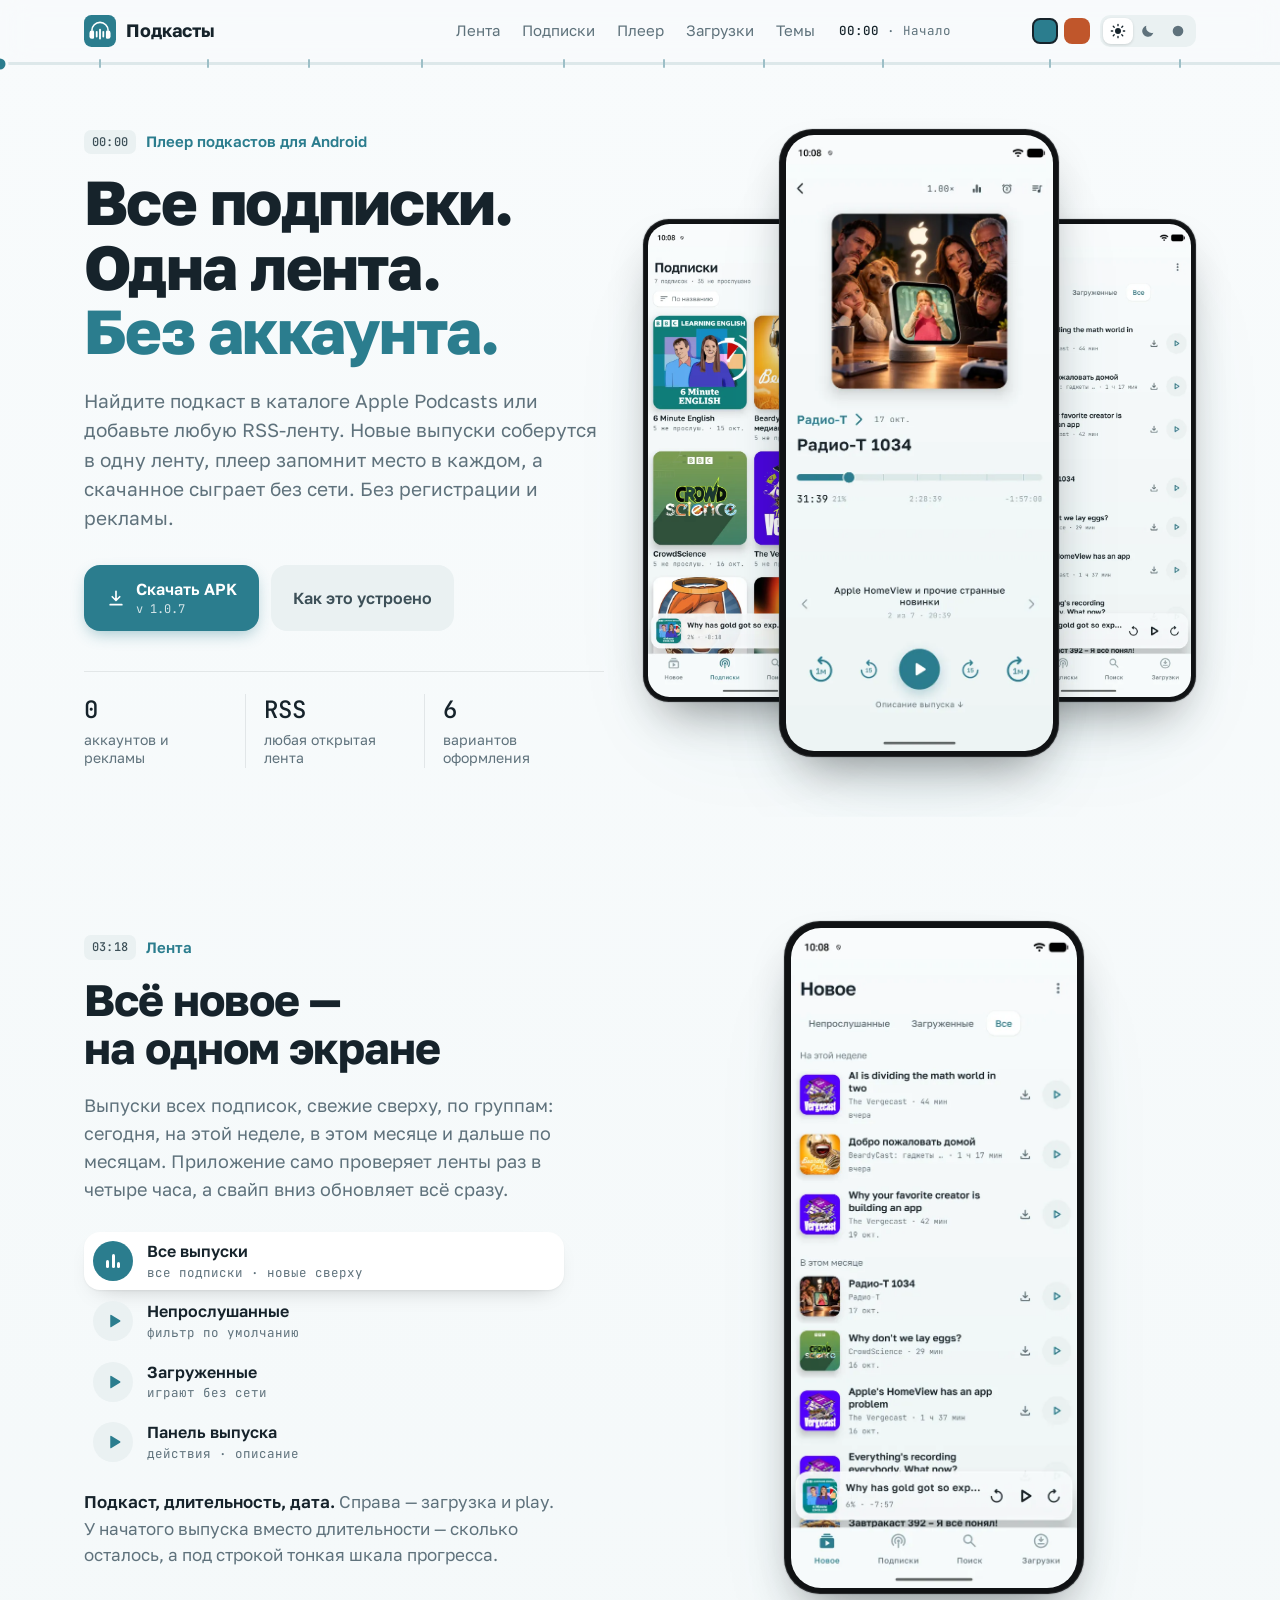
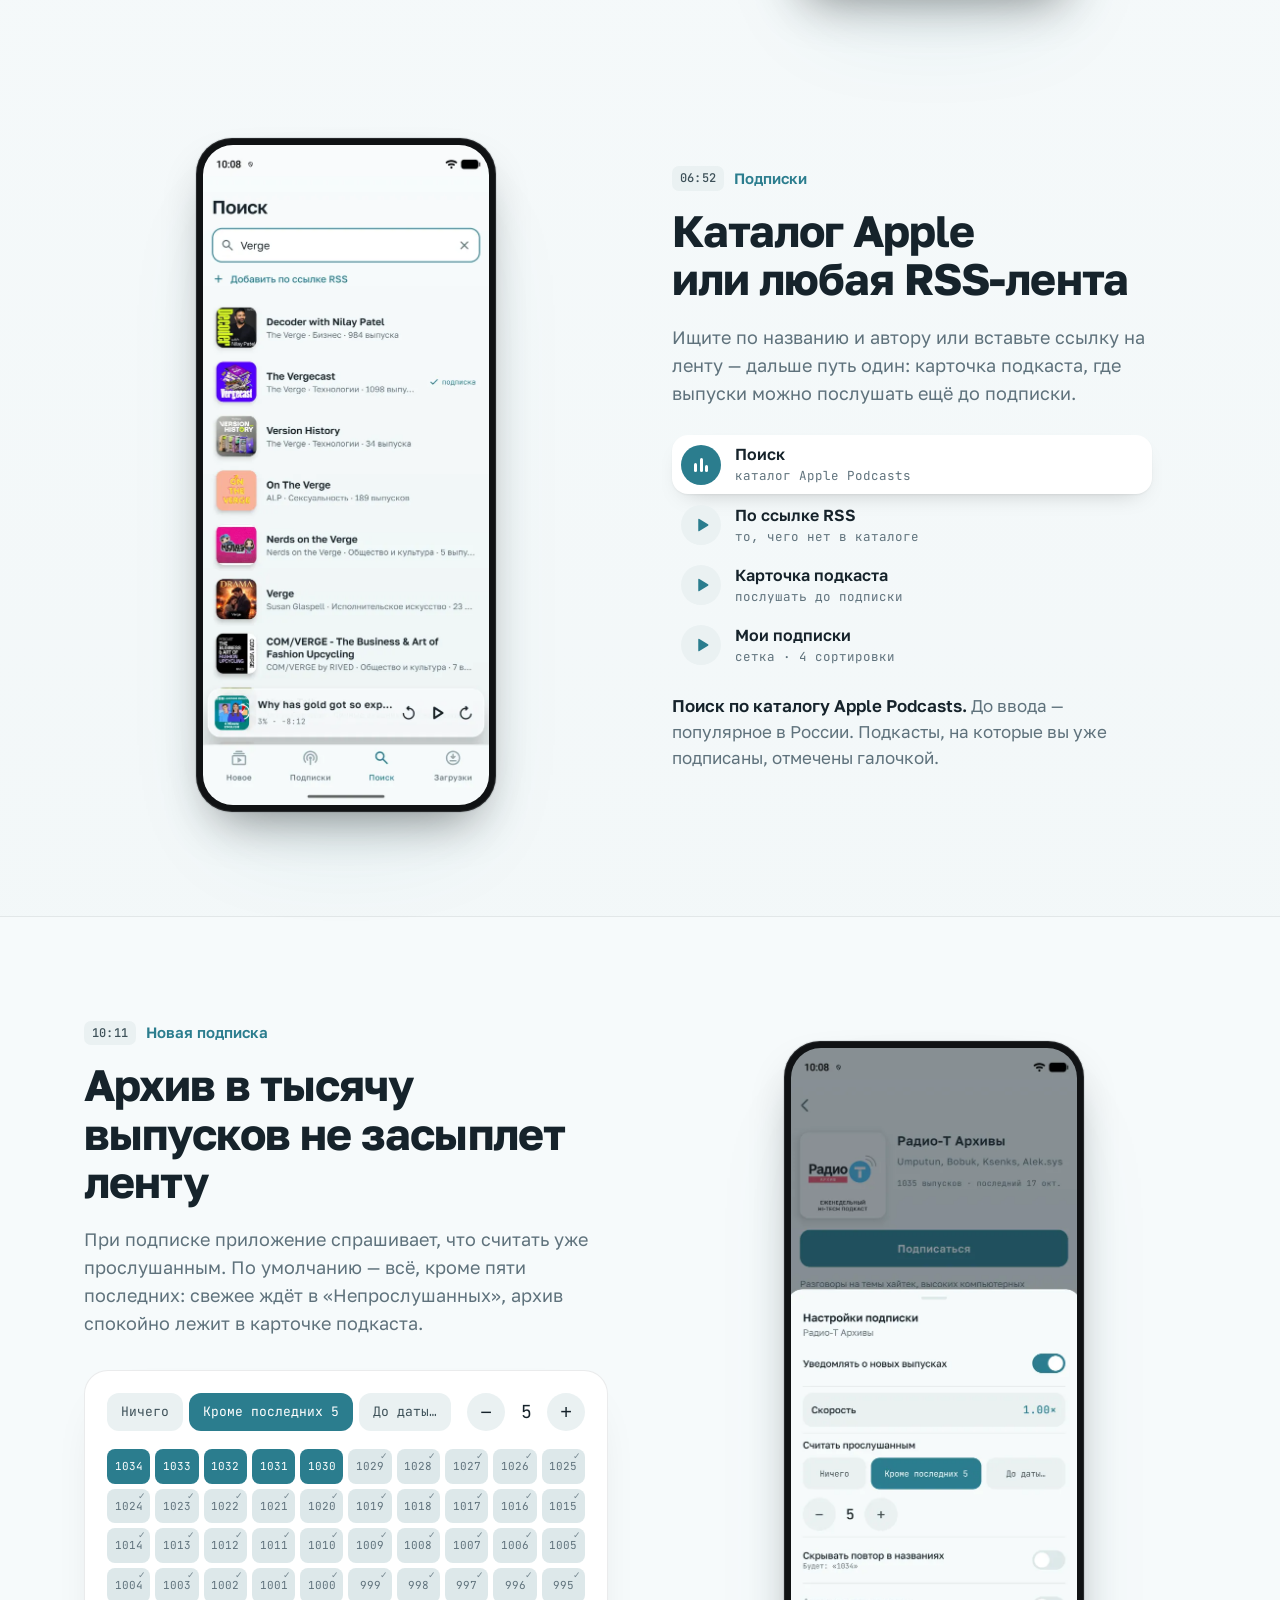
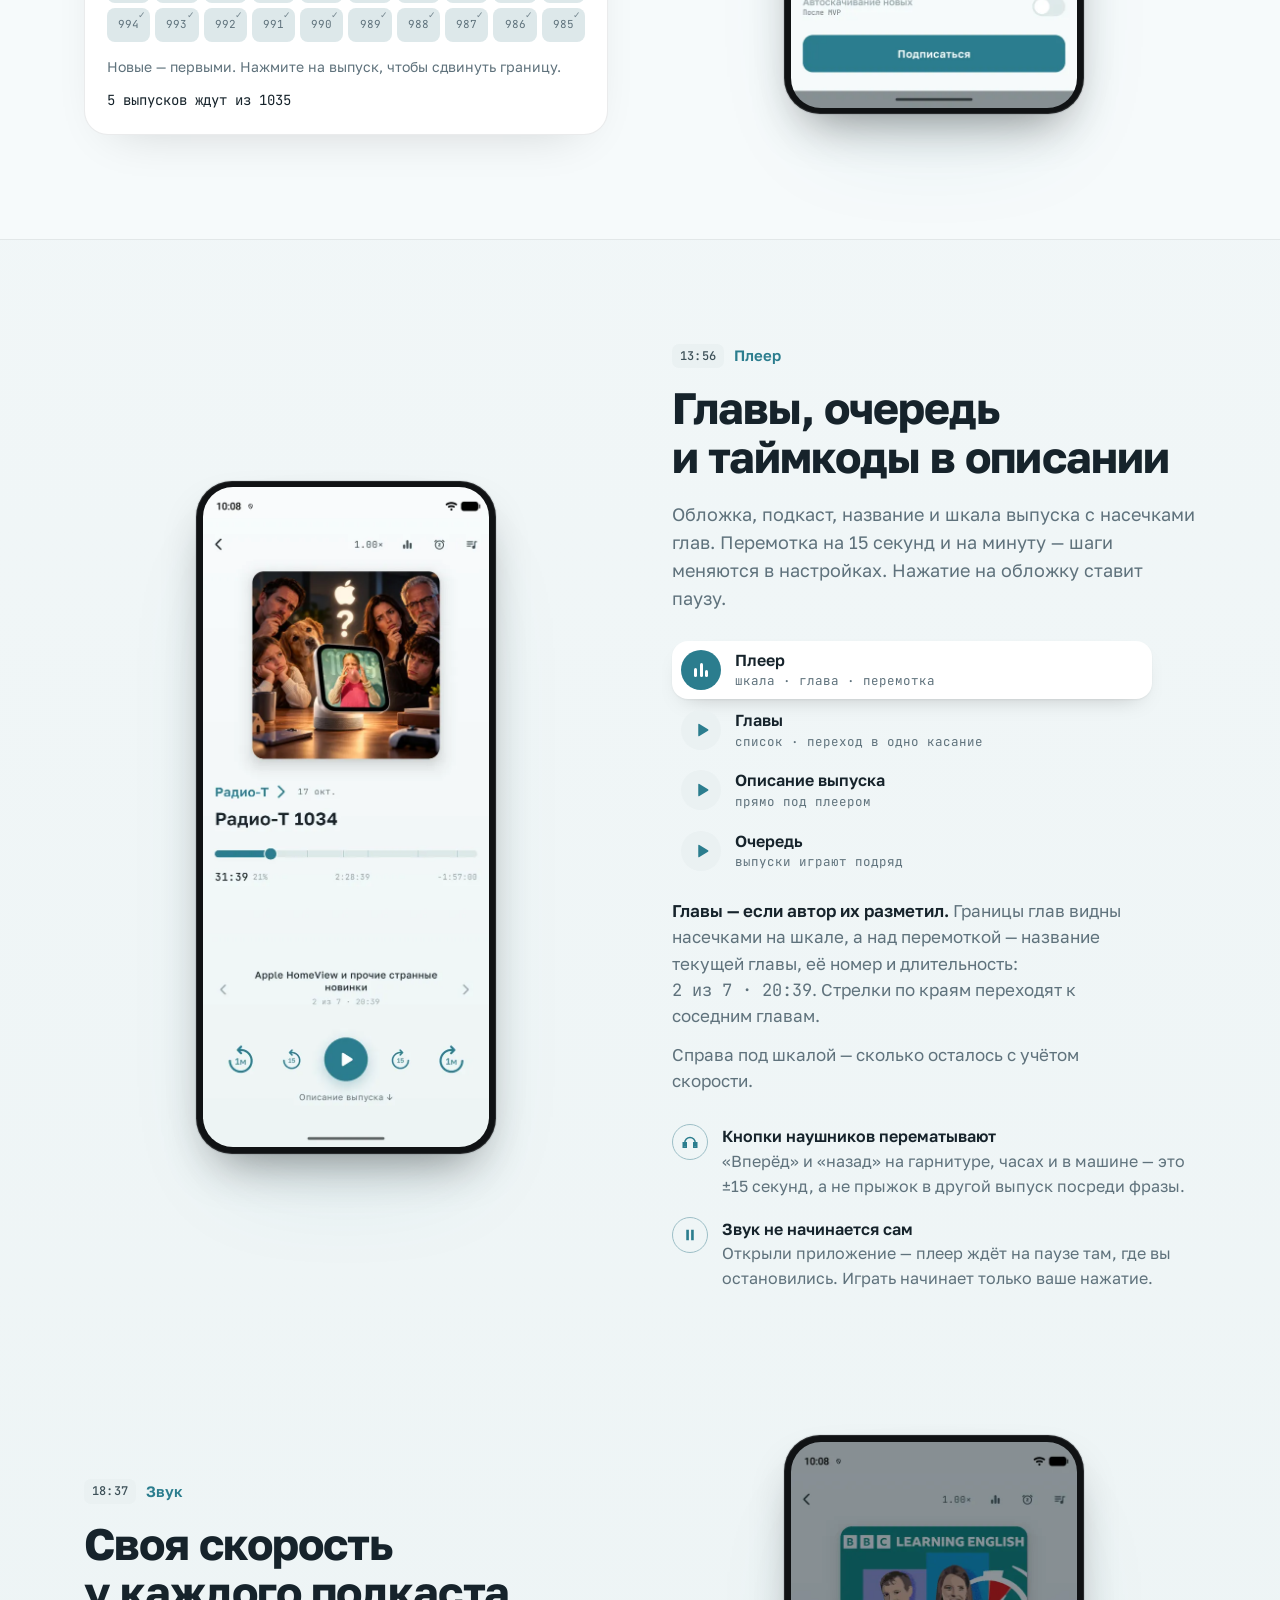
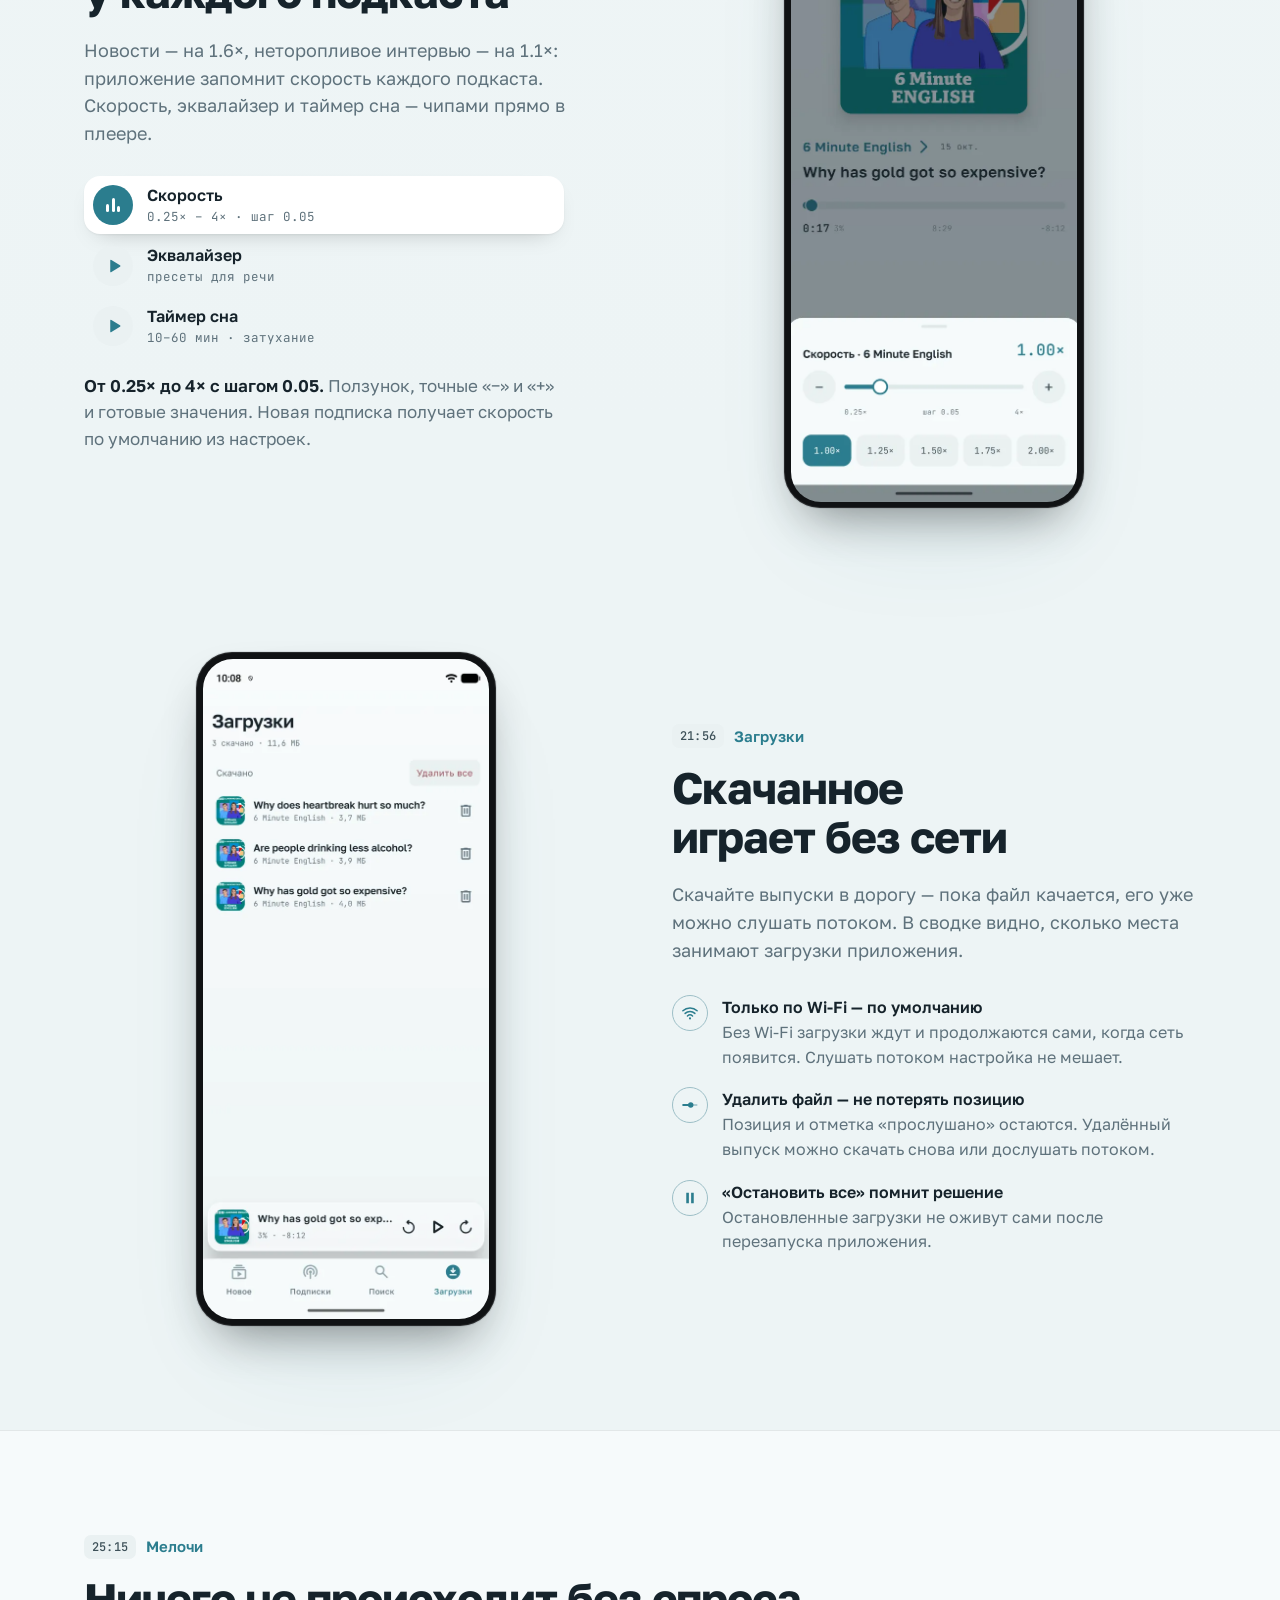
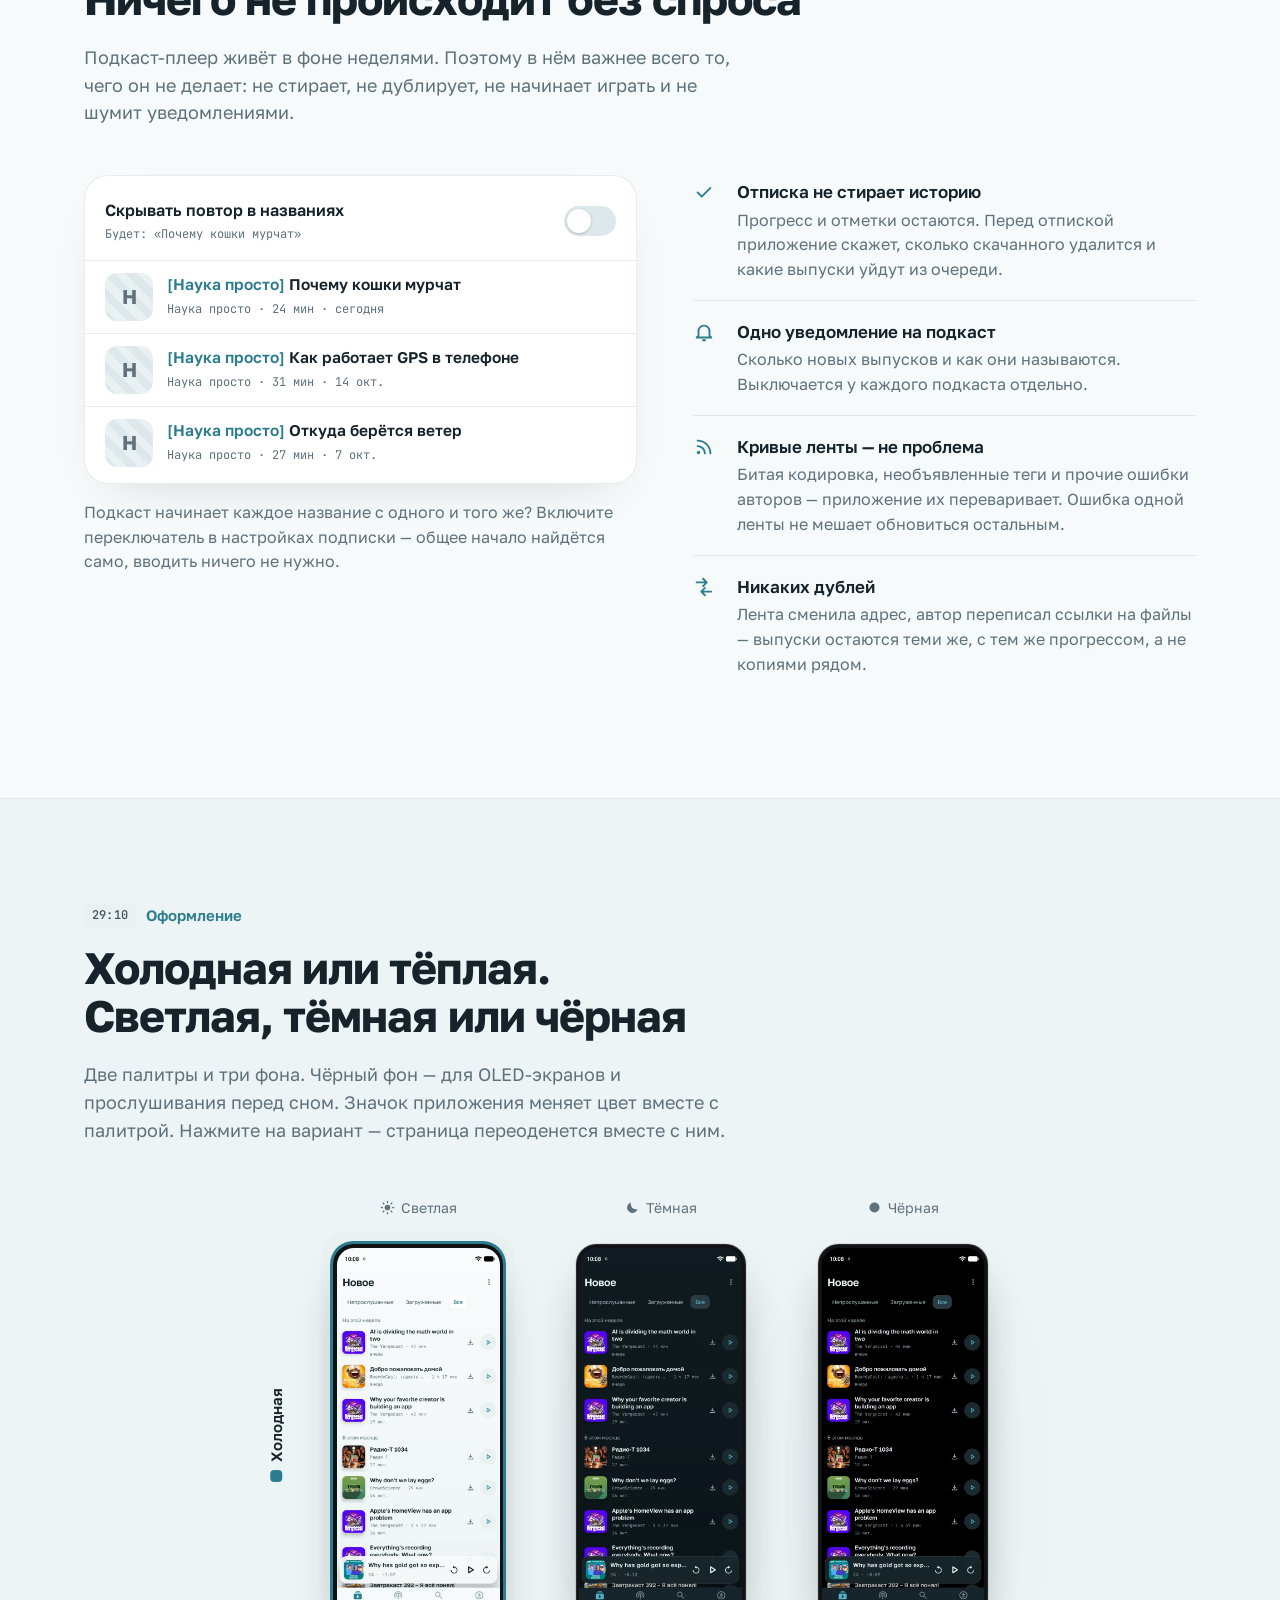
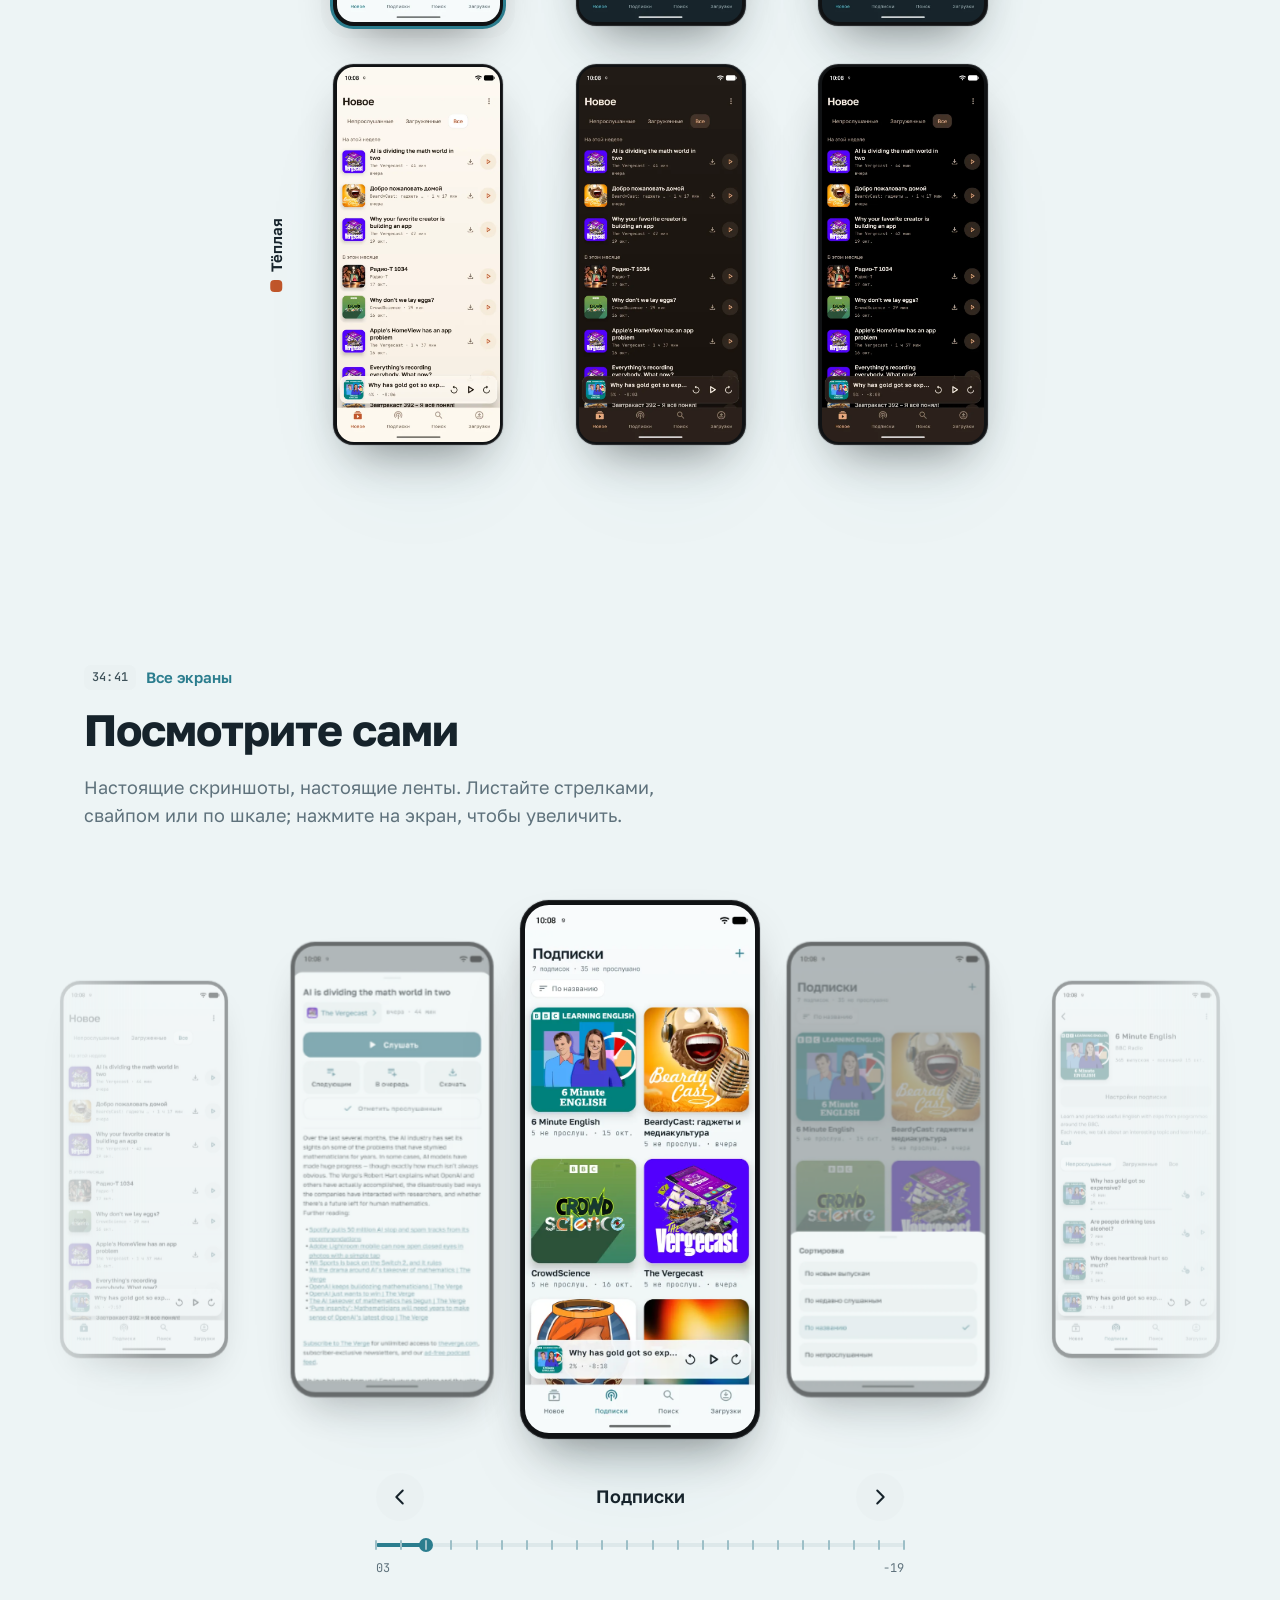
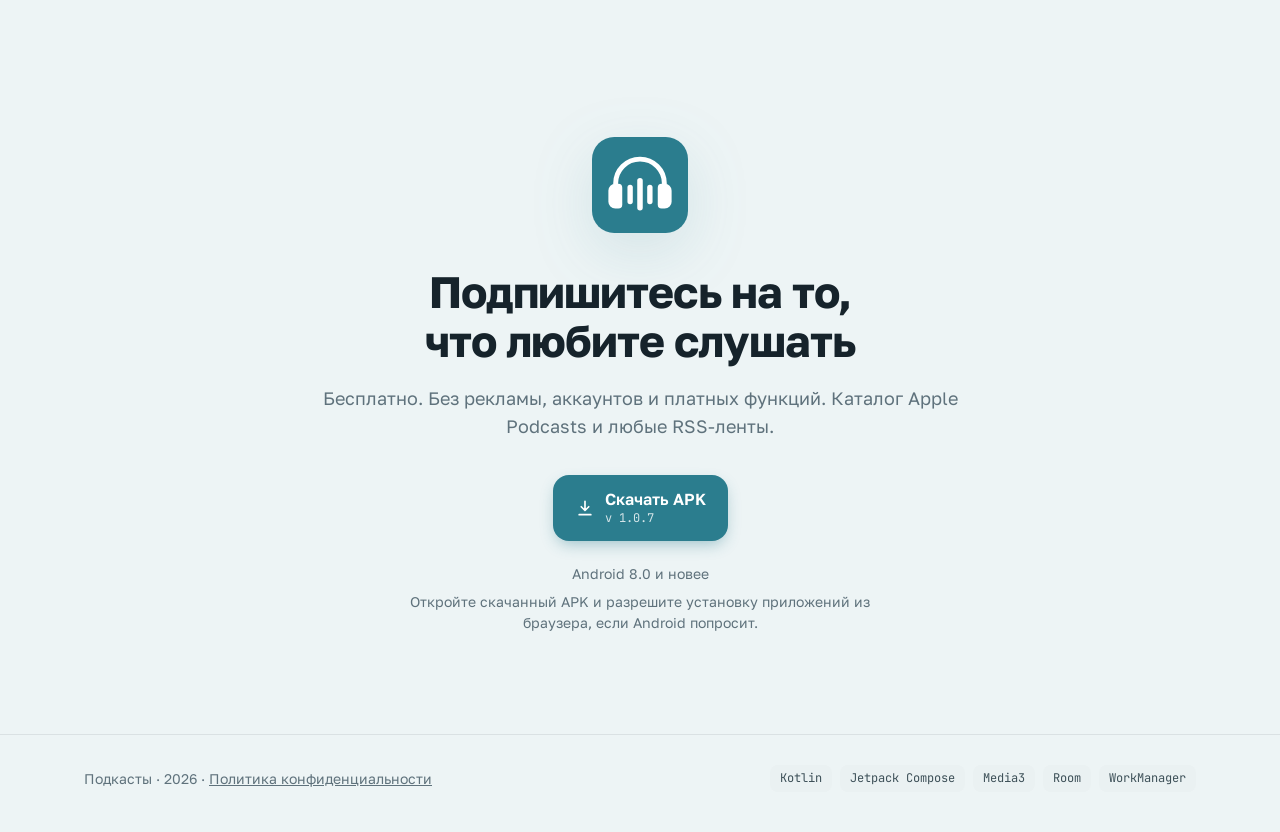
==== commit 73884d1e: "Плавная смена скриншотов и узкая сетка тем Кадры вкладок подгружаются в фоне после загрузки страницы" ====
--- a/index.html
+++ b/index.html
@@ -136,7 +136,7 @@
   width: 100%; height: 100%; object-fit: cover;
   border-radius: calc(var(--w, 290px) * .1);
   background: var(--bg-bottom);
-  transition: opacity .25s;
+  transition: opacity .25s ease;
 }
 .phone img.fading { opacity: 0; }
 
@@ -298,7 +298,7 @@
 .notes span { color: var(--text-secondary); font-size: 16px; }
 
 /* ---------- Оформление: таблица 2 × 3 ---------- */
-.tgrid { display: grid; grid-template-columns: auto repeat(3, 1fr); gap: 14px 18px; margin-top: 52px; align-items: center; justify-items: center; }
+.tgrid { display: grid; grid-template-columns: auto repeat(3, 1fr); gap: 14px 18px; max-width: 750px; margin: 52px auto 0; align-items: center; justify-items: center; }
 .tgrid .hd { font-size: 14px; color: var(--text-secondary); display: flex; align-items: center; gap: 6px; }
 .tgrid .hd svg { width: 15px; height: 15px; }
 .tgrid .rl { justify-self: end; writing-mode: vertical-rl; rotate: 180deg; font-weight: 600; font-size: 15px; display: flex; align-items: center; gap: 8px; }
@@ -901,16 +901,50 @@
     root.dataset.palette = p; root.dataset.bg = b;
     try { localStorage.setItem("podcasts-theme", JSON.stringify({ palette: p, bg: b })); } catch (e) {}
     paint();
+    idle(preloadTabs);
   }
   document.querySelectorAll("[data-set-palette]").forEach(b => b.addEventListener("click", () => apply(b.dataset.setPalette, root.dataset.bg)));
   document.querySelectorAll("[data-set-bg]").forEach(b => b.addEventListener("click", () => apply(root.dataset.palette, b.dataset.setBg)));
   paint();
 
   // Смена скриншота с затуханием
+  // Кадры вкладок заранее скачиваются и декодируются: промис на каждый адрес
+  const ready = new Map();
+  const preload = url => {
+    if (!ready.has(url)) {
+      const im = new Image();
+      im.decoding = "async";
+      im.src = url;
+      ready.set(url, im.decode().catch(() => {}));
+    }
+    return ready.get(url);
+  };
+  // Все кадры, на которые переключают вкладки и примеры, — в текущей теме
+  const preloadTabs = () => document.querySelectorAll("[role=tab][data-shot], [role=radio][data-shot]")
+    .forEach(el => preload(src(el.dataset.shot)));
+  const idle = fn => ("requestIdleCallback" in window ? requestIdleCallback(fn, { timeout: 2000 }) : setTimeout(fn, 300));
+  if (document.readyState === "complete") idle(preloadTabs);
+  else addEventListener("load", () => idle(preloadTabs));
+
+  // Смена скриншота: старый кадр гаснет до тёмного экрана телефона,
+  // новый проявляется, только когда скачан и декодирован. Быстрые повторные
+  // нажатия отменяют предыдущую смену — показывается последняя.
   const swap = (img, shot) => {
     if (img.dataset.shot === shot) return;
+    img.dataset.shot = shot;
+    const url = src(shot), token = img._swap = (img._swap || 0) + 1;
     img.classList.add("fading");
-    setTimeout(() => { img.dataset.shot = shot; img.src = src(shot); img.classList.remove("fading"); }, 180);
+    const faded = new Promise(r => setTimeout(r, 250));
+    // Страховка от зависшей загрузки: через 4 с показываем как есть
+    const loaded = Promise.race([preload(url), new Promise(r => setTimeout(r, 4000))]);
+    Promise.all([loaded, faded]).then(() => {
+      if (img._swap !== token) return;
+      img.loading = "eager";
+      img.src = url;
+      // Кадр уже декодирован в кэше — проявляем сразу после подстановки.
+      // Таймер, а не requestAnimationFrame: тот не срабатывает в фоновой вкладке.
+      setTimeout(() => { if (img._swap === token) img.classList.remove("fading"); }, 30);
+    });
   };
 
   // ---------- Строки-вкладки: меняют текст и скриншот рядом ----------
